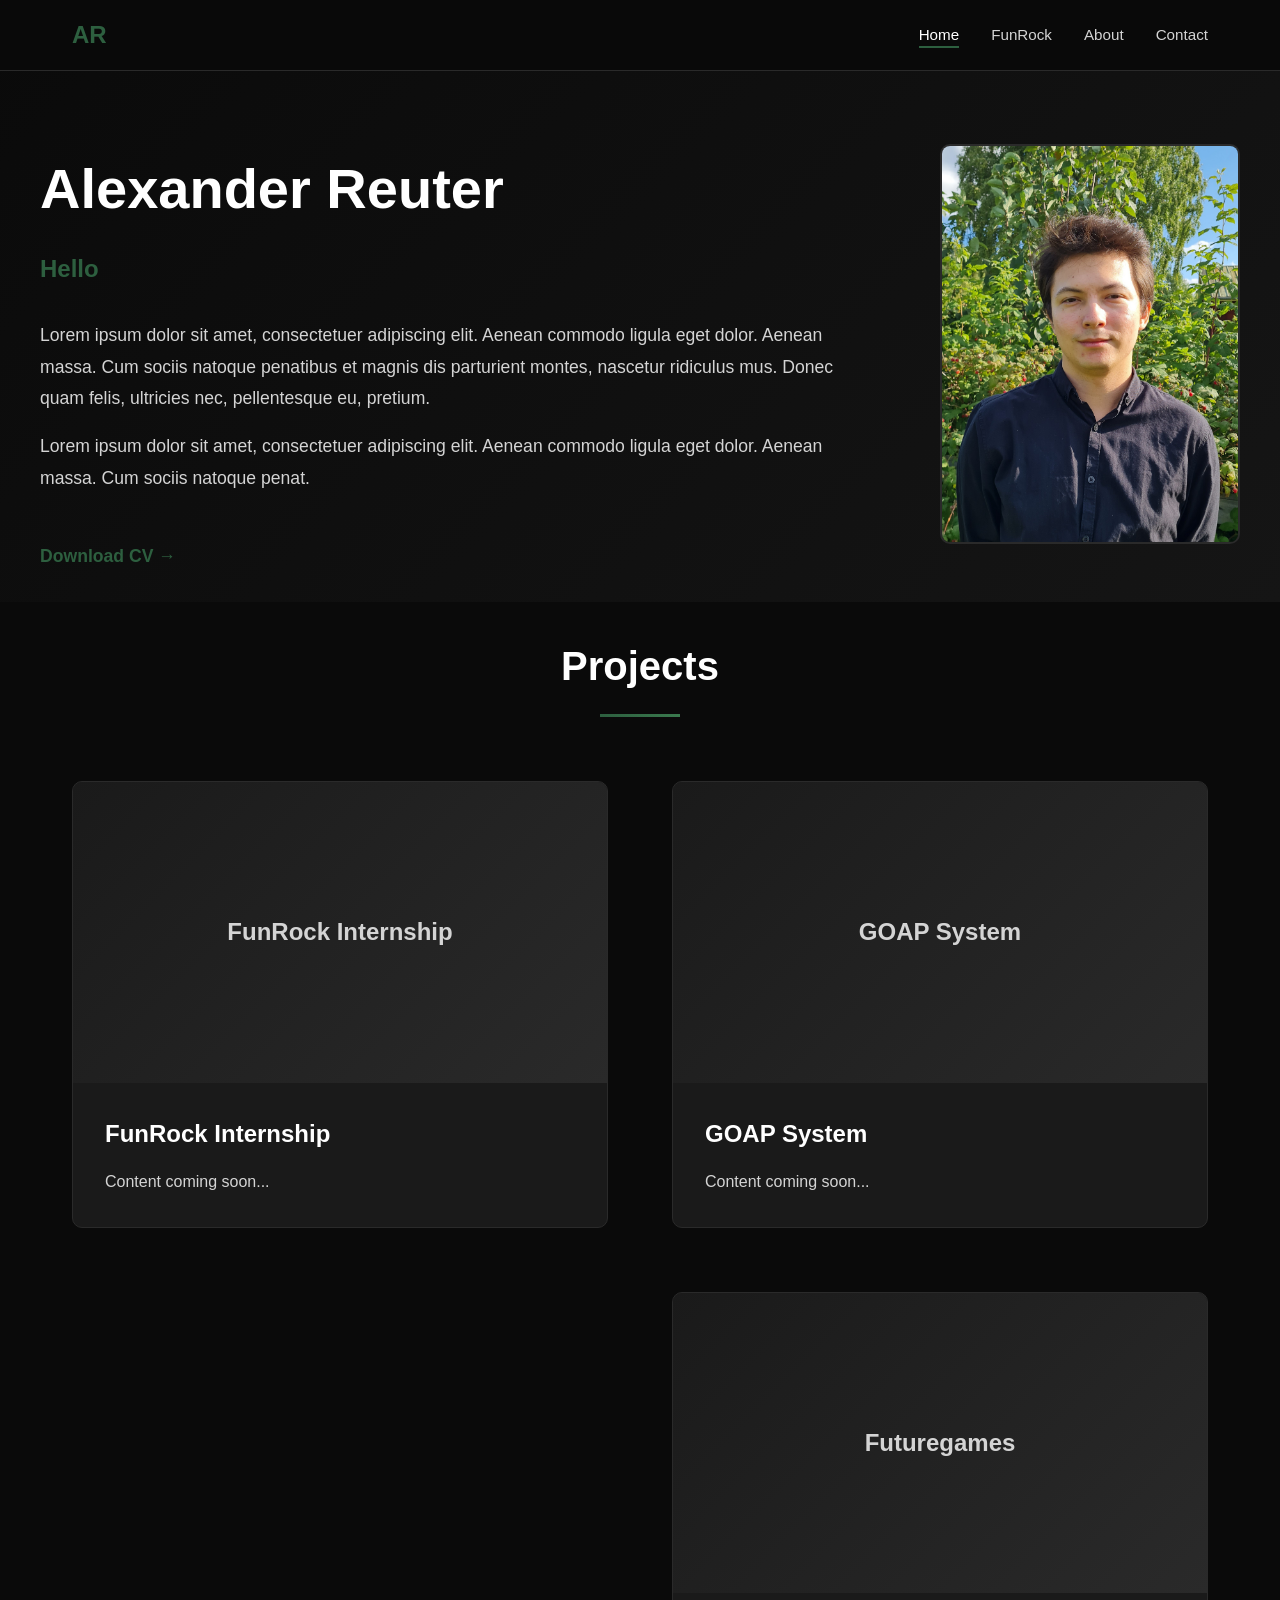
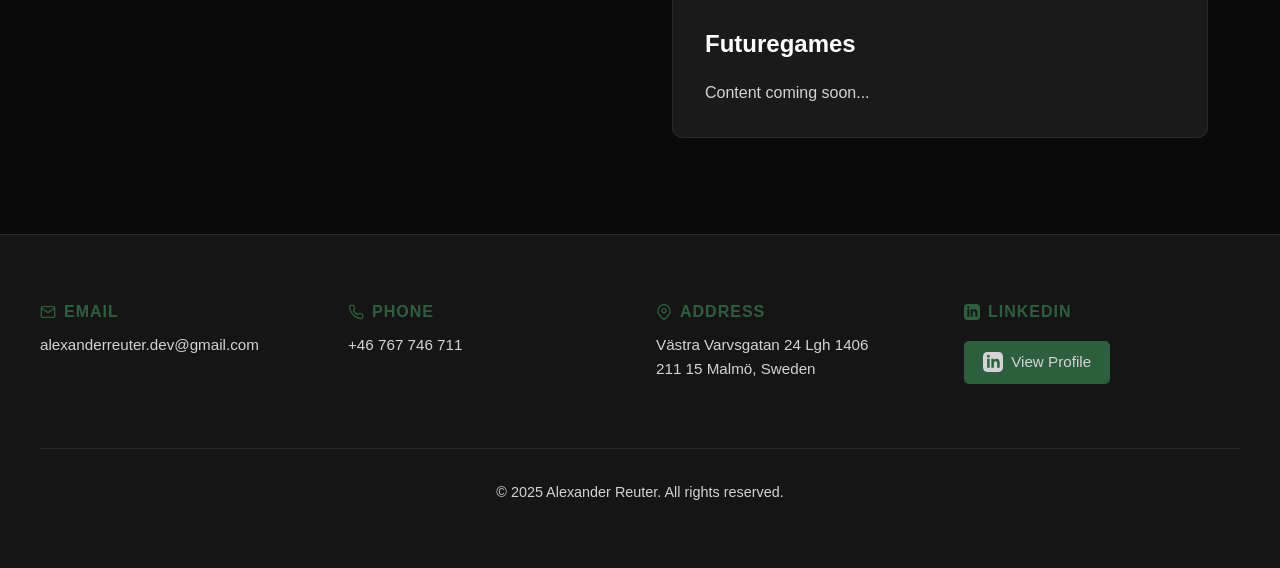
==== index.html @ 3d7492d5 "add CV + photo" ====
<!DOCTYPE html>
<html lang="en">
<head>
    <meta charset="UTF-8">
    <meta name="viewport" content="width=device-width, initial-scale=1.0">
    <title>Alexander Reuter - Game Programmer</title>
    <link rel="stylesheet" href="style.css">
</head>
<body>
    <nav class="navbar">
        <div class="nav-container">
            <a href="index.html" class="nav-logo">AR</a>
            <ul class="nav-menu" id="navMenu">
            </ul>
        </div>
    </nav>

    <section class="section-intro">
        <div class="intro-container">
            <div class="intro-text">
                <h1 class="intro-name">Alexander Reuter</h1>
                <p class="intro-title">Hello</p>
                <p class="intro-description">
                    Lorem ipsum dolor sit amet, consectetuer adipiscing elit. Aenean commodo ligula eget dolor. Aenean massa. Cum sociis natoque penatibus et magnis dis parturient montes, nascetur ridiculus mus. Donec quam felis, ultricies nec, pellentesque eu, pretium.
                </p>
                <p class="intro-description">
                    Lorem ipsum dolor sit amet, consectetuer adipiscing elit. Aenean commodo ligula eget dolor. Aenean massa. Cum sociis natoque penat.
                </p>
                <a href="documents/Alexander_Reuter_CV.pdf" class="cv-link" download>Download CV →</a>
            </div>
            <div class="intro-photo">
                <div class="photo-placeholder">
                    <img src="images/photoPic.jpg" alt="Alexander Reuter">
                </div>
            </div>
        </div>
    </section>

    <section class="projects-showcase">
        <div class="container">
            <h2 class="section-title">Projects</h2>
            
            <div class="projects-layout">
                <div class="project-column project-column-left">
                    <a href="funrock.html" class="project-showcase-card">
                        <div class="project-showcase-image">
                            <div class="project-showcase-placeholder">FunRock Internship</div>
                        </div>
                        <div class="project-showcase-content">
                            <h3>FunRock Internship</h3>
                            <p>Content coming soon...</p>
                        </div>
                    </a>
                </div>
                
                <div class="project-column project-column-right">
                    <a href="goap.html" class="project-showcase-card">
                        <div class="project-showcase-image">
                            <div class="project-showcase-placeholder">GOAP System</div>
                        </div>
                        <div class="project-showcase-content">
                            <h3>GOAP System</h3>
                            <p>Content coming soon...</p>
                        </div>
                    </a>
                    
                    <a href="futuregames.html" class="project-showcase-card">
                        <div class="project-showcase-image">
                            <div class="project-showcase-placeholder">Futuregames</div>
                        </div>
                        <div class="project-showcase-content">
                            <h3>Futuregames</h3>
                            <p>Content coming soon...</p>
                        </div>
                    </a>
                </div>
            </div>
        </div>
    </section>

    <footer id="contact" class="footer">
        <div class="footer-content">
            <div class="footer-info">
                <div class="footer-item">
                    <h4>
                        <svg xmlns="http://www.w3.org/2000/svg" width="16" height="16" viewBox="0 0 24 24" fill="none" stroke="currentColor" stroke-width="2" stroke-linecap="round" stroke-linejoin="round">
                            <path d="M4 4h16c1.1 0 2 .9 2 2v12c0 1.1-.9 2-2 2H4c-1.1 0-2-.9-2-2V6c0-1.1.9-2 2-2z"></path>
                            <polyline points="22,6 12,13 2,6"></polyline>
                        </svg>
                        Email
                    </h4>
                    <p><a href="mailto:alexanderreuter.dev@gmail.com">alexanderreuter.dev@gmail.com</a></p>
                </div>
                <div class="footer-item">
                    <h4>
                        <svg xmlns="http://www.w3.org/2000/svg" width="16" height="16" viewBox="0 0 24 24" fill="none" stroke="currentColor" stroke-width="2" stroke-linecap="round" stroke-linejoin="round">
                            <path d="M22 16.92v3a2 2 0 0 1-2.18 2 19.79 19.79 0 0 1-8.63-3.07 19.5 19.5 0 0 1-6-6 19.79 19.79 0 0 1-3.07-8.67A2 2 0 0 1 4.11 2h3a2 2 0 0 1 2 1.72 12.84 12.84 0 0 0 .7 2.81 2 2 0 0 1-.45 2.11L8.09 9.91a16 16 0 0 0 6 6l1.27-1.27a2 2 0 0 1 2.11-.45 12.84 12.84 0 0 0 2.81.7A2 2 0 0 1 22 16.92z"></path>
                        </svg>
                        Phone
                    </h4>
                    <p><a href="tel:+46767746711">+46 767 746 711</a></p>
                </div>
                <div class="footer-item">
                    <h4>
                        <svg xmlns="http://www.w3.org/2000/svg" width="16" height="16" viewBox="0 0 24 24" fill="none" stroke="currentColor" stroke-width="2" stroke-linecap="round" stroke-linejoin="round">
                            <path d="M21 10c0 7-9 13-9 13s-9-6-9-13a9 9 0 0 1 18 0z"></path>
                            <circle cx="12" cy="10" r="3"></circle>
                        </svg>
                        Address
                    </h4>
                    <p>Västra Varvsgatan 24 Lgh 1406<br>211 15 Malmö, Sweden</p>
                </div>
                <div class="footer-item">
                    <h4>
                        <svg xmlns="http://www.w3.org/2000/svg" width="16" height="16" viewBox="0 0 24 24" fill="currentColor">
                            <path d="M19 0h-14c-2.761 0-5 2.239-5 5v14c0 2.761 2.239 5 5 5h14c2.762 0 5-2.239 5-5v-14c0-2.761-2.238-5-5-5zm-11 19h-3v-11h3v11zm-1.5-12.268c-.966 0-1.75-.79-1.75-1.764s.784-1.764 1.75-1.764 1.75.79 1.75 1.764-.783 1.764-1.75 1.764zm13.5 12.268h-3v-5.604c0-3.368-4-3.113-4 0v5.604h-3v-11h3v1.765c1.396-2.586 7-2.777 7 2.476v6.759z"/>
                        </svg>
                        LinkedIn
                    </h4>
                    <a href="https://www.linkedin.com/in/alexander-reuter-89b212209/" target="_blank" class="linkedin-btn">
                        <svg xmlns="http://www.w3.org/2000/svg" width="20" height="20" viewBox="0 0 24 24" fill="currentColor">
                            <path d="M19 0h-14c-2.761 0-5 2.239-5 5v14c0 2.761 2.239 5 5 5h14c2.762 0 5-2.239 5-5v-14c0-2.761-2.238-5-5-5zm-11 19h-3v-11h3v11zm-1.5-12.268c-.966 0-1.75-.79-1.75-1.764s.784-1.764 1.75-1.764 1.75.79 1.75 1.764-.783 1.764-1.75 1.764zm13.5 12.268h-3v-5.604c0-3.368-4-3.113-4 0v5.604h-3v-11h3v1.765c1.396-2.586 7-2.777 7 2.476v6.759z"/>
                        </svg>
                        View Profile
                    </a>
                </div>
            </div>
            <p class="footer-copyright">&copy; 2025 Alexander Reuter. All rights reserved.</p>
        </div>
    </footer>

    <script src="config.js"></script>
    <script src="script.js"></script>
</body>
</html>
---- style.css ----
* {
    margin: 0;
    padding: 0;
    box-sizing: border-box;
}

:root {
    --bg-primary: #0a0a0a;
    --bg-secondary: #151515;
    --bg-card: #1a1a1a;
    --text-primary: #ffffff;
    --text-secondary: #d4d4d4;
    --accent-primary: #2d5f3f;
    --accent-secondary: #3a7a4e;
    --accent-bright: #4a9960;
    --border-color: #2a2a2a;
    
    --spacing-xs: 0.5rem;
    --spacing-sm: 1rem;
    --spacing-md: 2rem;
    --spacing-lg: 4rem;
    --spacing-xl: 6rem;
    
    --transition-fast: 0.2s ease;
    --transition-normal: 0.3s ease;
    --transition-slow: 0.5s ease;
}

html {
    scroll-behavior: smooth;
}

body {
    font-family: 'Segoe UI', Tahoma, Geneva, Verdana, sans-serif;
    background-color: var(--bg-primary);
    color: var(--text-primary);
    line-height: 1.6;
    overflow-x: hidden;
}

.container {
    max-width: 1200px;
    margin: 0 auto;
    padding: 0 var(--spacing-md);
}


.navbar {
    position: fixed;
    top: 0;
    width: 100%;
    background-color: rgba(10, 10, 10, 0.95);
    backdrop-filter: blur(10px);
    z-index: 1000;
    border-bottom: 1px solid var(--border-color);
}

.nav-container {
    max-width: 1200px;
    margin: 0 auto;
    padding: var(--spacing-sm) var(--spacing-md);
    display: flex;
    justify-content: space-between;
    align-items: center;
}

.nav-logo {
    font-size: 1.5rem;
    font-weight: bold;
    color: var(--accent-primary);
    text-decoration: none;
    transition: transform var(--transition-fast);
}

.nav-logo:hover {
    transform: scale(1.1);
}

.nav-menu {
    display: flex;
    list-style: none;
    gap: var(--spacing-md);
}

.nav-link {
    color: var(--text-secondary);
    text-decoration: none;
    font-size: 0.95rem;
    transition: color var(--transition-fast);
    position: relative;
}

.nav-link::after {
    content: '';
    position: absolute;
    bottom: -5px;
    left: 0;
    width: 0;
    height: 2px;
    background-color: var(--accent-primary);
    transition: width var(--transition-normal);
}

.nav-link:hover {
    color: var(--text-primary);
}

.nav-link:hover::after {
    width: 100%;
}

.nav-link.active {
    color: var(--text-primary);
}

.nav-link.active::after {
    width: 100%;
}


.section-intro {
    display: flex;
    align-items: flex-start;
    justify-content: center;
    padding: calc(var(--spacing-lg) + 80px) var(--spacing-md) var(--spacing-md);
    background: linear-gradient(135deg, var(--bg-primary) 0%, var(--bg-secondary) 100%);
}

.intro-container {
    max-width: 1200px;
    margin: 0 auto;
    display: grid;
    grid-template-columns: 1fr 300px;
    gap: var(--spacing-lg);
    align-items: start;
}

.intro-text {
    animation: fadeInUp 0.8s ease;
}

.intro-name {
    font-size: 3.5rem;
    font-weight: 700;
    margin-bottom: var(--spacing-sm);
    color: var(--text-primary);
}

.intro-title {
    font-size: 1.5rem;
    color: var(--accent-primary);
    margin-bottom: var(--spacing-md);
    font-weight: 600;
}

.intro-description {
    font-size: 1.1rem;
    color: var(--text-secondary);
    line-height: 1.8;
    margin-bottom: var(--spacing-sm);
}

.cv-link {
    display: inline-block;
    margin-top: var(--spacing-md);
    color: var(--accent-primary);
    text-decoration: none;
    font-size: 1.1rem;
    font-weight: 600;
    transition: all var(--transition-normal);
}

.cv-link:hover {
    color: var(--accent-secondary);
    transform: translateX(5px);
}

.intro-photo {
    animation: fadeInUp 0.8s ease 0.2s backwards;
}

.photo-placeholder {
    width: 100%;
    max-width: 300px;
    aspect-ratio: 3/4;
    background: linear-gradient(135deg, var(--bg-card), var(--bg-secondary));
    border-radius: 10px;
    border: 2px solid var(--border-color);
    display: flex;
    align-items: center;
    justify-content: center;
    overflow: hidden;
}

.photo-placeholder p {
    color: var(--text-secondary);
    font-size: 1.2rem;
}

.photo-placeholder img {
    width: 100%;
    height: 100%;
    object-fit: cover;
}


.projects-showcase {
    padding: var(--spacing-md) var(--spacing-md) var(--spacing-xl);
    background-color: var(--bg-primary);
}

.projects-layout {
    display: grid;
    grid-template-columns: 1fr 1fr;
    gap: var(--spacing-lg);
    margin-top: var(--spacing-lg);
}

.project-column {
    display: flex;
    flex-direction: column;
    gap: var(--spacing-lg);
}

.project-showcase-card {
    display: block;
    background-color: var(--bg-card);
    border-radius: 10px;
    overflow: hidden;
    border: 1px solid var(--border-color);
    transition: transform var(--transition-normal), box-shadow var(--transition-normal);
    text-decoration: none;
    color: inherit;
}

.project-showcase-card:hover {
    transform: translateY(-5px);
    box-shadow: 0 10px 30px rgba(45, 95, 63, 0.2);
}

.project-showcase-image {
    width: 100%;
    aspect-ratio: 16/9;
    background: linear-gradient(135deg, #1a1a1a, #2a2a2a);
    display: flex;
    align-items: center;
    justify-content: center;
    overflow: hidden;
}

.project-showcase-placeholder {
    font-size: 1.5rem;
    color: var(--text-secondary);
    font-weight: 600;
}

.project-showcase-content {
    padding: var(--spacing-md);
}

.project-showcase-content h3 {
    font-size: 1.5rem;
    margin-bottom: var(--spacing-sm);
    color: var(--text-primary);
}

.project-showcase-content p {
    color: var(--text-secondary);
    line-height: 1.6;
}

@media (max-width: 768px) {
    .intro-container {
        grid-template-columns: 1fr;
        gap: var(--spacing-md);
    }
    
    .intro-name {
        font-size: 2.5rem;
    }
    
    .projects-layout {
        grid-template-columns: 1fr;
    }
}

.btn {
    padding: 0.8rem 2rem;
    font-size: 1rem;
    text-decoration: none;
    border-radius: 5px;
    transition: all var(--transition-normal);
    display: inline-block;
    font-weight: 500;
}

.btn-primary {
    background-color: var(--accent-primary);
    color: var(--bg-primary);
}

.btn-primary:hover {
    background-color: var(--accent-secondary);
    transform: translateY(-2px);
    box-shadow: 0 5px 20px rgba(45, 95, 63, 0.3);
}

.btn-secondary {
    background-color: transparent;
    color: var(--text-primary);
    border: 2px solid var(--accent-primary);
}

.btn-secondary:hover {
    background-color: var(--accent-primary);
    color: var(--bg-primary);
    transform: translateY(-2px);
}


section {
    padding: var(--spacing-xl) var(--spacing-md);
}

.section-content {
    min-height: 100vh;
    padding-top: calc(var(--spacing-xl) + 60px);
}

.section-content:nth-child(even) {
    background-color: var(--bg-secondary);
}

.section-content:nth-child(odd) {
    background-color: var(--bg-primary);
}

.section-title {
    font-size: 2.5rem;
    text-align: center;
    margin-bottom: var(--spacing-lg);
    color: var(--text-primary);
    position: relative;
}

.section-title::after {
    content: '';
    display: block;
    width: 80px;
    height: 3px;
    background: linear-gradient(90deg, var(--accent-primary), var(--accent-secondary));
    margin: var(--spacing-sm) auto 0;
}

.section-intro-text {
    max-width: 800px;
    margin: 0 auto var(--spacing-lg);
    text-align: center;
}

.section-intro-text p {
    font-size: 1.1rem;
    color: var(--text-secondary);
    line-height: 1.8;
}


.key-learnings {
    max-width: 800px;
    margin: var(--spacing-lg) auto 0;
    padding: var(--spacing-md);
    background-color: var(--bg-card);
    border-radius: 10px;
    border: 1px solid var(--border-color);
}

.key-learnings h3 {
    font-size: 1.5rem;
    margin-bottom: var(--spacing-sm);
    color: var(--accent-primary);
}

.key-learnings ul {
    list-style: none;
}

.key-learnings li {
    color: var(--text-secondary);
    padding: var(--spacing-xs) 0;
    position: relative;
    padding-left: 1.5rem;
}

.key-learnings li::before {
    content: '▹';
    position: absolute;
    left: 0;
    color: var(--accent-primary);
    font-size: 1.2rem;
}


.project-detail {
    max-width: 900px;
    margin: 0 auto;
}

.project-detail-content {
    background-color: var(--bg-card);
    padding: var(--spacing-lg);
    border-radius: 10px;
    border: 1px solid var(--border-color);
}

.project-detail-content h3 {
    font-size: 1.8rem;
    margin-bottom: var(--spacing-md);
    color: var(--text-primary);
}

.project-detail-content p {
    font-size: 1.1rem;
    color: var(--text-secondary);
    line-height: 1.8;
    margin-bottom: var(--spacing-md);
}


.about-grid {
    display: grid;
    gap: var(--spacing-lg);
    max-width: 1000px;
    margin: 0 auto;
}

.about-text h3,
.skills-section h3,
.cv-section h3 {
    font-size: 1.8rem;
    margin-bottom: var(--spacing-md);
    color: var(--accent-primary);
}

.about-text p {
    font-size: 1.1rem;
    color: var(--text-secondary);
    line-height: 1.8;
    margin-bottom: var(--spacing-sm);
}


.projects-grid {
    display: grid;
    grid-template-columns: repeat(auto-fit, minmax(320px, 1fr));
    gap: var(--spacing-md);
    margin-top: var(--spacing-md);
}

.project-card {
    background-color: var(--bg-card);
    border-radius: 10px;
    overflow: hidden;
    transition: transform var(--transition-normal), box-shadow var(--transition-normal);
    border: 1px solid var(--border-color);
}

.project-card:hover {
    transform: translateY(-5px);
    box-shadow: 0 10px 30px rgba(45, 95, 63, 0.1);
}

.project-image {
    width: 100%;
    height: 200px;
    background: linear-gradient(135deg, #1a1a1a, #2a2a2a);
    display: flex;
    align-items: center;
    justify-content: center;
    position: relative;
    overflow: hidden;
}

.project-placeholder {
    font-size: 1.5rem;
    color: var(--text-secondary);
    font-weight: 600;
}

.project-content {
    padding: var(--spacing-md);
}

.project-content h3 {
    font-size: 1.5rem;
    margin-bottom: var(--spacing-sm);
    color: var(--text-primary);
}

.project-content p {
    color: var(--text-secondary);
    margin-bottom: var(--spacing-sm);
    line-height: 1.6;
}

.project-tags {
    display: flex;
    gap: var(--spacing-xs);
    flex-wrap: wrap;
}

.tag {
    background-color: rgba(45, 95, 63, 0.1);
    color: var(--accent-primary);
    padding: 0.3rem 0.8rem;
    border-radius: 15px;
    font-size: 0.85rem;
    border: 1px solid rgba(45, 95, 63, 0.2);
}


.skills-grid {
    display: grid;
    grid-template-columns: repeat(auto-fit, minmax(280px, 1fr));
    gap: var(--spacing-md);
    margin-top: var(--spacing-md);
}

.skill-category {
    background-color: var(--bg-card);
    padding: var(--spacing-md);
    border-radius: 10px;
    border: 1px solid var(--border-color);
    transition: transform var(--transition-normal);
}

.skill-category:hover {
    transform: translateY(-5px);
}

.skill-category h4 {
    font-size: 1.2rem;
    margin-bottom: var(--spacing-sm);
    color: var(--accent-primary);
}

.skill-category ul {
    list-style: none;
}

.skill-category li {
    color: var(--text-secondary);
    padding: var(--spacing-xs) 0;
    position: relative;
    padding-left: 1.5rem;
}

.skill-category li::before {
    content: '▹';
    position: absolute;
    left: 0;
    color: var(--accent-primary);
    font-size: 1.2rem;
}


.cv-item {
    margin-bottom: var(--spacing-lg);
}

.cv-item h4 {
    font-size: 1.3rem;
    color: var(--text-primary);
    margin-bottom: var(--spacing-xs);
}

.cv-date {
    color: var(--accent-primary);
    font-size: 0.95rem;
    margin-bottom: var(--spacing-sm);
}

.cv-item p {
    color: var(--text-secondary);
    line-height: 1.6;
}


.footer {
    background-color: var(--bg-secondary);
    padding: var(--spacing-lg) var(--spacing-md);
    border-top: 1px solid var(--border-color);
}

.footer-content {
    max-width: 1200px;
    margin: 0 auto;
}

.footer-info {
    display: grid;
    grid-template-columns: repeat(auto-fit, minmax(200px, 1fr));
    gap: var(--spacing-md);
    margin-bottom: var(--spacing-md);
}

.footer-item h4 {
    font-size: 1rem;
    color: var(--accent-primary);
    margin-bottom: var(--spacing-xs);
    text-transform: uppercase;
    letter-spacing: 1px;
    display: flex;
    align-items: center;
    gap: 0.5rem;
}

.footer-item h4 svg {
    flex-shrink: 0;
}

.footer-item p {
    color: var(--text-secondary);
    font-size: 0.95rem;
}

.footer-item a {
    color: var(--text-secondary);
    text-decoration: none;
    transition: color var(--transition-fast);
}

.footer-item a:hover {
    color: var(--text-primary);
}

.linkedin-btn {
    display: inline-flex;
    align-items: center;
    gap: 0.5rem;
    padding: 0.6rem 1.2rem;
    background-color: var(--accent-primary);
    color: var(--text-primary);
    text-decoration: none;
    border-radius: 5px;
    font-size: 0.95rem;
    transition: all var(--transition-normal);
    margin-top: 0.5rem;
}

.linkedin-btn:hover {
    background-color: var(--accent-secondary);
    transform: translateY(-2px);
    box-shadow: 0 4px 12px rgba(45, 95, 63, 0.3);
}

.linkedin-btn svg {
    flex-shrink: 0;
}

.footer-copyright {
    margin-top: var(--spacing-lg);
    padding-top: var(--spacing-md);
    border-top: 1px solid var(--border-color);
    color: var(--text-secondary);
    font-size: 0.9rem;
    text-align: center;
}


@keyframes fadeInUp {
    from {
        opacity: 0;
        transform: translateY(30px);
    }
    to {
        opacity: 1;
        transform: translateY(0);
    }
}
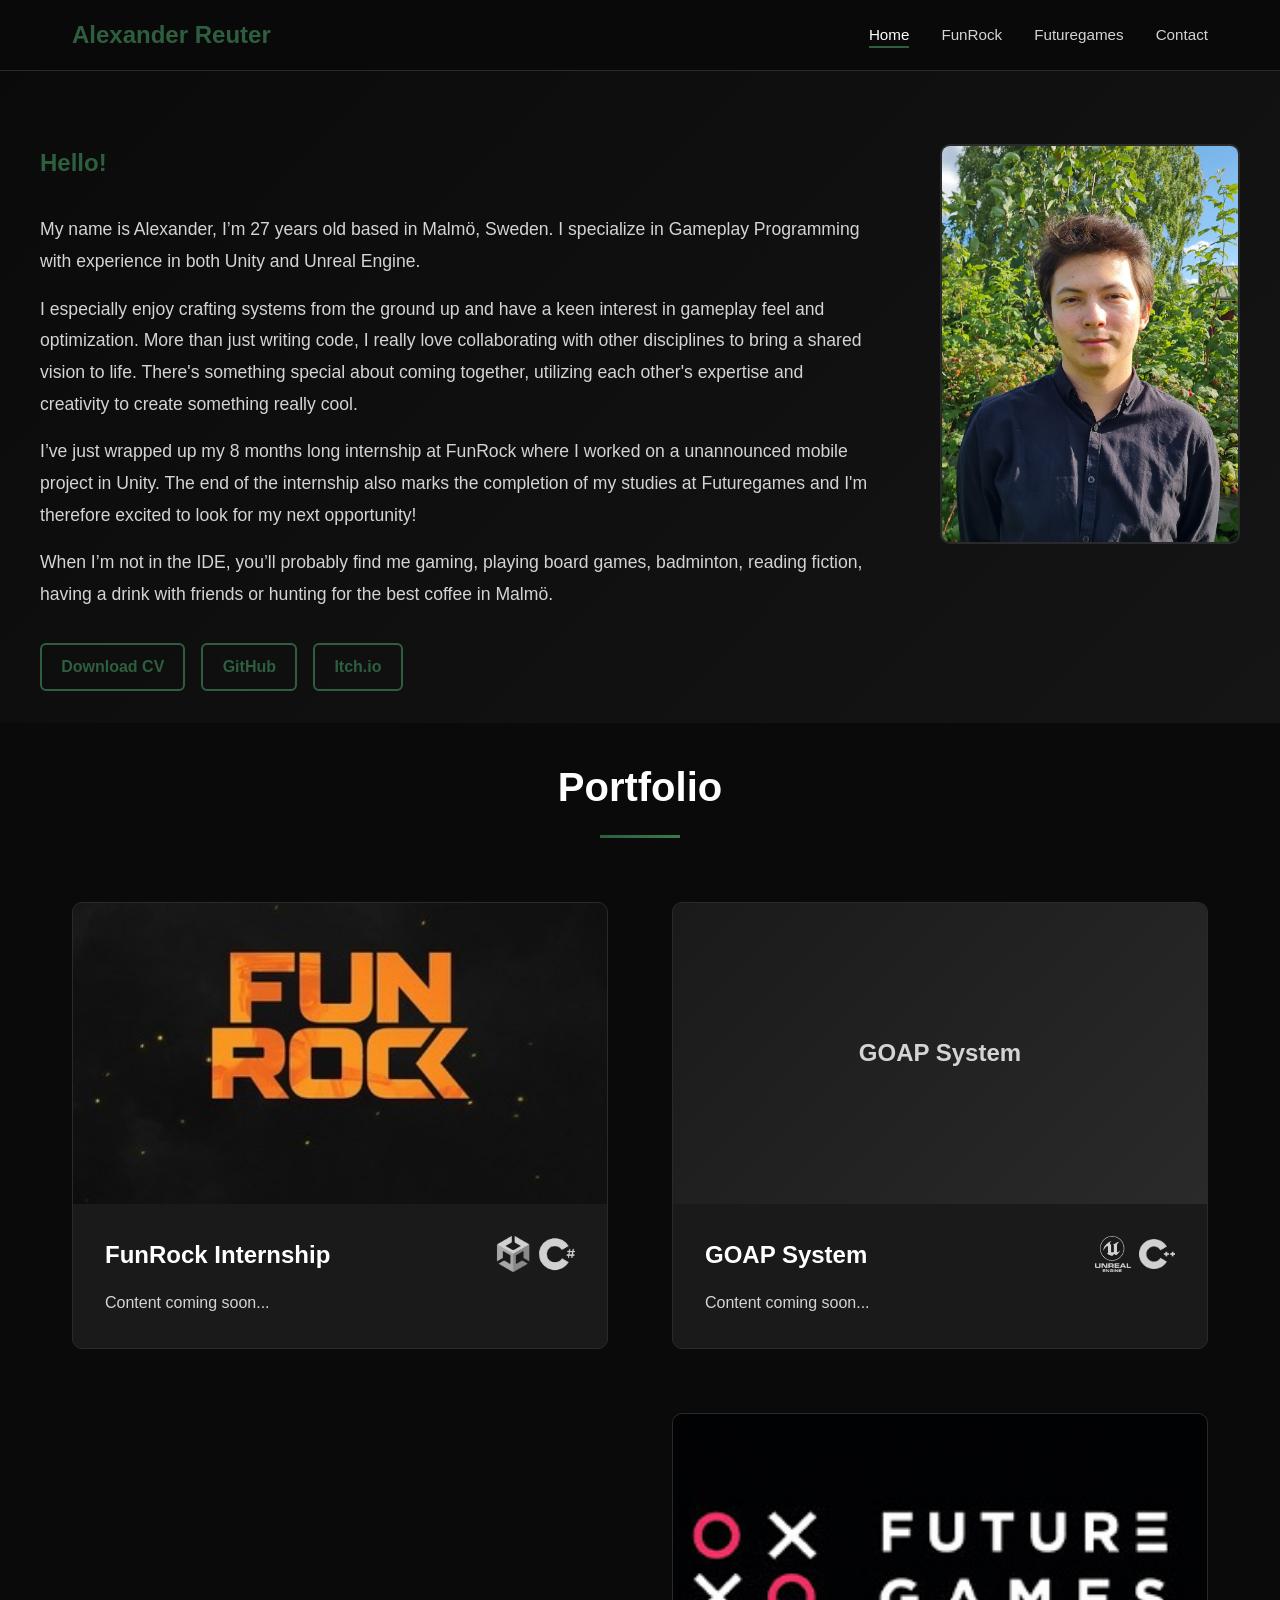
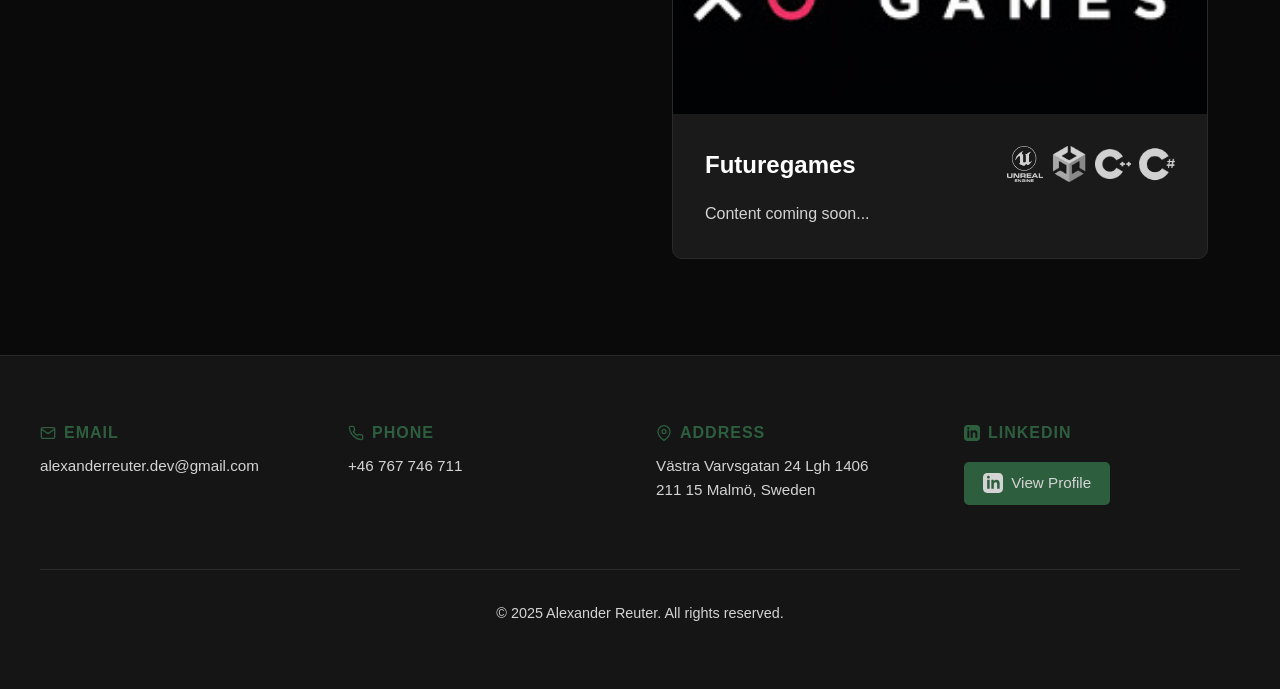
==== commit 1cad40ab: "Layout adjustments + work on intro page" ====
--- a/index.html
+++ b/index.html
@@ -9,7 +9,7 @@
 <body>
     <nav class="navbar">
         <div class="nav-container">
-            <a href="index.html" class="nav-logo">AR</a>
+            <a href="index.html" class="nav-logo">Alexander Reuter</a>
             <ul class="nav-menu" id="navMenu">
             </ul>
         </div>
@@ -18,15 +18,35 @@
     <section class="section-intro">
         <div class="intro-container">
             <div class="intro-text">
-                <h1 class="intro-name">Alexander Reuter</h1>
-                <p class="intro-title">Hello</p>
+<!--                <h1 class="intro-name">Alexander Reuter</h1>-->
+                <p class="intro-title">Hello!</p>
+                
                 <p class="intro-description">
-                    Lorem ipsum dolor sit amet, consectetuer adipiscing elit. Aenean commodo ligula eget dolor. Aenean massa. Cum sociis natoque penatibus et magnis dis parturient montes, nascetur ridiculus mus. Donec quam felis, ultricies nec, pellentesque eu, pretium.
+                My name is Alexander, I’m 27 years old based in Malmö, Sweden. 
+                    I specialize in Gameplay Programming with experience in both Unity and Unreal Engine.
                 </p>
+
                 <p class="intro-description">
-                    Lorem ipsum dolor sit amet, consectetuer adipiscing elit. Aenean commodo ligula eget dolor. Aenean massa. Cum sociis natoque penat.
+                    I especially enjoy crafting systems from the ground up and have a keen interest in gameplay feel and optimization. 
+                    More than just writing code, I really love collaborating with other disciplines to bring a shared vision to life.
+                    There's something special about coming together, utilizing each other's expertise and creativity to create something really cool.
+                    
                 </p>
-                <a href="documents/Alexander_Reuter_CV.pdf" class="cv-link" download>Download CV →</a>
+                
+                <p class="intro-description">
+                    I’ve just wrapped up my 8 months long internship at FunRock where I worked on a unannounced mobile project in Unity. 
+                    The end of the internship also marks the completion of my studies at Futuregames and I'm therefore excited to look for my next opportunity!
+                </p>
+
+                <p class="intro-description">
+                    When I’m not in the IDE, you’ll probably find me gaming, playing board games, badminton, reading fiction, having a drink with friends or hunting for the best coffee in Malmö.
+                </p>
+                
+                <div class="intro-links">
+                    <a href="documents/Alexander_Reuter_CV.pdf" class="intro-btn" download>Download CV</a>
+                    <a href="https://github.com/YOUR-USERNAME" class="intro-btn" target="_blank">GitHub</a>
+                    <a href="https://itch.io/YOUR-USERNAME" class="intro-btn" target="_blank">Itch.io</a>
+                </div>
             </div>
             <div class="intro-photo">
                 <div class="photo-placeholder">
@@ -38,21 +58,25 @@
 
     <section class="projects-showcase">
         <div class="container">
-            <h2 class="section-title">Projects</h2>
+            <h2 class="section-title">Portfolio</h2>
             
             <div class="projects-layout">
                 <div class="project-column project-column-left">
                     <a href="funrock.html" class="project-showcase-card">
                         <div class="project-showcase-image">
-                            <div class="project-showcase-placeholder">FunRock Internship</div>
+                            <img src="images/FunRock/FunRock_BannerImg.jpg" alt="FunRock Internship">
                         </div>
                         <div class="project-showcase-content">
                             <h3>FunRock Internship</h3>
                             <p>Content coming soon...</p>
+                            <div class="project-tags">
+                                <img src="images/icons/unity_logo.png" alt="Unity">
+                                <img src="images/icons/csharp_logo.png" alt="C#">
+                            </div>
                         </div>
                     </a>
                 </div>
-                
+
                 <div class="project-column project-column-right">
                     <a href="goap.html" class="project-showcase-card">
                         <div class="project-showcase-image">
@@ -61,16 +85,27 @@
                         <div class="project-showcase-content">
                             <h3>GOAP System</h3>
                             <p>Content coming soon...</p>
+                            <div class="project-tags">
+                                <img src="images/icons/ue_logo.png" alt="Unreal Engine">
+                                <img src="images/icons/cpp_logo.png" alt="C++">
+                            </div>
                         </div>
                     </a>
-                    
+
                     <a href="futuregames.html" class="project-showcase-card">
                         <div class="project-showcase-image">
-                            <div class="project-showcase-placeholder">Futuregames</div>
+<!--                            <div class="project-showcase-placeholder">Futuregames</div>-->
+                            <img src="images/futuregames_logo.jpg" alt="Futuregames">
                         </div>
                         <div class="project-showcase-content">
                             <h3>Futuregames</h3>
                             <p>Content coming soon...</p>
+                            <div class="project-tags">
+                                <img src="images/icons/ue_logo.png" alt="Unreal Engine">
+                                <img src="images/icons/unity_logo.png" alt="Unity">
+                                <img src="images/icons/cpp_logo.png" alt="C++">
+                                <img src="images/icons/csharp_logo.png" alt="C#">
+                            </div>
                         </div>
                     </a>
                 </div>
--- a/style.css
+++ b/style.css
@@ -1,4 +1,3 @@
-
 * {
     margin: 0;
     padding: 0;
@@ -15,13 +14,13 @@
     --accent-secondary: #3a7a4e;
     --accent-bright: #4a9960;
     --border-color: #2a2a2a;
-    
+
     --spacing-xs: 0.5rem;
     --spacing-sm: 1rem;
     --spacing-md: 2rem;
     --spacing-lg: 4rem;
     --spacing-xl: 6rem;
-    
+
     --transition-fast: 0.2s ease;
     --transition-normal: 0.3s ease;
     --transition-slow: 0.5s ease;
@@ -161,19 +160,28 @@
     margin-bottom: var(--spacing-sm);
 }
 
-.cv-link {
+.intro-links {
+    display: flex;
+    gap: var(--spacing-sm);
+    margin-top: var(--spacing-md);
+    flex-wrap: wrap;
+}
+
+.intro-btn {
     display: inline-block;
-    margin-top: var(--spacing-md);
+    padding: 0.6rem 1.2rem;
     color: var(--accent-primary);
     text-decoration: none;
-    font-size: 1.1rem;
+    font-size: 1rem;
     font-weight: 600;
+    border: 2px solid var(--accent-primary);
+    border-radius: 6px;
     transition: all var(--transition-normal);
 }
 
-.cv-link:hover {
-    color: var(--accent-secondary);
-    transform: translateX(5px);
+.intro-btn:hover {
+    background-color: var(--accent-primary);
+    color: var(--bg-primary);
 }
 
 .intro-photo {
@@ -249,6 +257,12 @@
     overflow: hidden;
 }
 
+.project-showcase-image img {
+    width: 100%;
+    height: 100%;
+    object-fit: cover;
+}
+
 .project-showcase-placeholder {
     font-size: 1.5rem;
     color: var(--text-secondary);
@@ -257,6 +271,7 @@
 
 .project-showcase-content {
     padding: var(--spacing-md);
+    position: relative;
 }
 
 .project-showcase-content h3 {
@@ -268,6 +283,25 @@
 .project-showcase-content p {
     color: var(--text-secondary);
     line-height: 1.6;
+}
+
+.project-tags {
+    position: absolute;
+    top: var(--spacing-md);
+    right: var(--spacing-md);
+    display: flex;
+    gap: 0.5rem;
+}
+
+.project-tags img {
+    height: 36px;
+    width: auto;
+    opacity: 0.8;
+    transition: opacity var(--transition-normal);
+}
+
+.project-tags img:hover {
+    opacity: 1;
 }
 
 @media (max-width: 768px) {
@@ -275,11 +309,11 @@
         grid-template-columns: 1fr;
         gap: var(--spacing-md);
     }
-    
+
     .intro-name {
         font-size: 2.5rem;
     }
-    
+
     .projects-layout {
         grid-template-columns: 1fr;
     }
@@ -407,10 +441,7 @@
 }
 
 .project-detail-content {
-    background-color: var(--bg-card);
-    padding: var(--spacing-lg);
-    border-radius: 10px;
-    border: 1px solid var(--border-color);
+    /* No styling - just a container */
 }
 
 .project-detail-content h3 {
@@ -679,3 +710,676 @@
     }
 }
 
+.futuregames-grid {
+    display: grid;
+    grid-template-columns: repeat(2, 1fr);
+    gap: var(--spacing-lg);
+    margin-top: var(--spacing-lg);
+    max-width: 900px;
+    margin-left: auto;
+    margin-right: auto;
+}
+
+.futuregames-project-card {
+    background-color: var(--bg-card);
+    border-radius: 10px;
+    overflow: hidden;
+    border: 1px solid var(--border-color);
+    transition: transform var(--transition-normal), box-shadow var(--transition-normal);
+}
+
+.futuregames-project-card:hover {
+    transform: translateY(-5px);
+    box-shadow: 0 10px 30px rgba(45, 95, 63, 0.2);
+}
+
+.futuregames-project-card.disabled {
+    display: none;
+}
+
+.futuregames-project-image {
+    position: relative;
+    width: 100%;
+    aspect-ratio: 3/4;
+    background: linear-gradient(135deg, #1a1a1a, #2a2a2a);
+    display: flex;
+    align-items: center;
+    justify-content: center;
+    overflow: hidden;
+}
+
+.futuregames-project-image img {
+    width: 100%;
+    height: 100%;
+    object-fit: cover;
+}
+
+.project-badge {
+    position: absolute;
+    top: 10px;
+    right: 10px;
+    background-color: var(--accent-primary);
+    color: var(--bg-primary);
+    padding: 0.25rem 0.5rem;
+    font-size: 0.8rem;
+    font-weight: 600;
+    border-radius: 4px;
+    z-index: 1;
+}
+
+.futuregames-project-content {
+    padding: var(--spacing-md);
+}
+
+.futuregames-project-content h3 {
+    font-size: 1.5rem;
+    margin-bottom: var(--spacing-sm);
+    color: var(--text-primary);
+}
+
+.futuregames-project-content .tech-tags {
+    margin-top: var(--spacing-sm);
+    margin-bottom: var(--spacing-sm);
+}
+
+.project-details {
+    margin-top: var(--spacing-sm);
+    border-top: 1px solid var(--border-color);
+    padding-top: var(--spacing-sm);
+}
+
+.project-detail-row {
+    display: flex;
+    justify-content: space-between;
+    padding: 0.25rem 0;
+    font-size: 0.9rem;
+}
+
+.detail-label {
+    color: var(--text-secondary);
+}
+
+.detail-value {
+    color: var(--text-primary);
+    font-weight: 500;
+}
+
+.project-features {
+    list-style: none;
+    margin-bottom: var(--spacing-md);
+}
+
+.project-features li {
+    color: var(--text-secondary);
+    padding: 0.3rem 0;
+    position: relative;
+    padding-left: 1.5rem;
+}
+
+.project-features li::before {
+    content: '▹';
+    position: absolute;
+    left: 0;
+    color: var(--accent-primary);
+    font-size: 1.2rem;
+}
+
+.project-learn-more {
+    display: inline-block;
+    color: var(--accent-primary);
+    text-decoration: none;
+    font-weight: 600;
+    transition: all var(--transition-normal);
+}
+
+.project-learn-more:hover {
+    color: var(--accent-secondary);
+    transform: translateX(5px);
+}
+
+@media (max-width: 768px) {
+    .futuregames-grid {
+        grid-template-columns: 1fr;
+    }
+}
+
+.back-link {
+    display: inline-block;
+    color: var(--accent-primary);
+    text-decoration: none;
+    margin-bottom: var(--spacing-md);
+    font-size: 1rem;
+    transition: all var(--transition-normal);
+}
+
+.back-link:hover {
+    color: var(--accent-secondary);
+    transform: translateX(-5px);
+}
+
+.project-detail-page {
+    max-width: 1300px;
+    margin: 0 auto;
+}
+
+.project-detail-title {
+    font-size: 3rem;
+    color: var(--text-primary);
+    margin-bottom: var(--spacing-lg);
+    text-align: center;
+    position: relative;
+    display: inline-block;
+    width: 100%;
+    padding-bottom: 5px;
+}
+
+.project-detail-title::after {
+    content: '';
+    position: absolute;
+    bottom: 0;
+    left: 50%;
+    transform: translateX(-50%);
+    width: 300px;
+    height: 2px;
+    background-color: var(--accent-primary);
+}
+
+.project-about-section {
+    display: grid;
+    grid-template-columns: 1fr 1fr;
+    gap: var(--spacing-md);
+    margin-bottom: var(--spacing-md);
+    background-color: var(--bg-card);
+    border: 1px solid var(--border-color);
+    border-radius: 10px;
+    padding: var(--spacing-lg);
+}
+
+.project-media-column {
+    display: flex;
+    flex-direction: column;
+    gap: var(--spacing-md);
+}
+
+.project-title-image {
+    width: 100%;
+    aspect-ratio: 5/4;
+    background-color: var(--bg-secondary);
+    border-radius: 10px;
+    overflow: hidden;
+}
+
+.project-title-image img {
+    width: 100%;
+    height: 100%;
+    object-fit: cover;
+}
+
+.project-video {
+    width: 100%;
+    aspect-ratio: 16/9;
+    background-color: var(--bg-secondary);
+    border-radius: 10px;
+    overflow: hidden;
+}
+
+.project-video iframe {
+    width: 100%;
+    height: 100%;
+    border: none;
+}
+
+.project-info-column h2 {
+    font-size: 1.8rem;
+    color: var(--text-primary);
+    margin-bottom: var(--spacing-sm);
+    position: relative;
+    display: inline-block;
+    padding-bottom: 5px;
+}
+
+.project-info-column h2::after {
+    content: '';
+    position: absolute;
+    bottom: 0;
+    left: 0;
+    width: 100%;
+    height: 2px;
+    background-color: var(--accent-primary);
+}
+
+.project-info-column h3 {
+    font-size: 1.3rem;
+    color: var(--accent-primary);
+    margin-top: var(--spacing-md);
+    margin-bottom: var(--spacing-sm);
+}
+
+.project-info-column p {
+    color: var(--text-secondary);
+    line-height: 1.8;
+    margin-bottom: var(--spacing-md);
+}
+
+.project-details-list {
+    list-style: none;
+    padding: 0;
+}
+
+.project-details-list li {
+    color: var(--text-secondary);
+    padding: 0.5rem 0;
+    border-bottom: 1px solid var(--border-color);
+}
+
+.project-details-list li:last-child {
+    border-bottom: none;
+}
+
+.project-details-list strong {
+    color: var(--accent-primary);
+    margin-right: 0.5rem;
+}
+
+@media (max-width: 768px) {
+    .project-about-section {
+        grid-template-columns: 1fr;
+    }
+
+    .project-detail-title {
+        font-size: 2rem;
+    }
+}
+
+
+.project-detail-content h2 {
+    font-size: 1.8rem;
+    color: var(--text-primary);
+    margin-top: var(--spacing-lg);
+    margin-bottom: var(--spacing-md);
+}
+
+.project-detail-content p {
+    color: var(--text-secondary);
+    line-height: 1.8;
+    margin-bottom: var(--spacing-md);
+}
+
+.project-features-detailed {
+    list-style: none;
+    margin-bottom: var(--spacing-md);
+}
+
+.project-features-detailed li {
+    color: var(--text-secondary);
+    padding: 0.5rem 0;
+    position: relative;
+    padding-left: 1.5rem;
+    line-height: 1.6;
+}
+
+.project-features-detailed li::before {
+    content: '▹';
+    position: absolute;
+    left: 0;
+    color: var(--accent-primary);
+    font-size: 1.2rem;
+}
+
+.tech-tags {
+    display: flex;
+    gap: var(--spacing-xs);
+    flex-wrap: wrap;
+    margin-top: var(--spacing-md);
+}
+
+
+.contributions-nav-list {
+    list-style: none;
+    padding: 0;
+    margin-bottom: var(--spacing-md);
+}
+
+.contributions-nav-list li {
+    padding: 0.5rem 0;
+}
+
+.contributions-nav-list a {
+    color: var(--text-secondary);
+    text-decoration: none;
+    transition: all var(--transition-normal);
+    display: inline-block;
+    position: relative;
+    padding-left: 1.5rem;
+}
+
+.contributions-nav-list a::before {
+    content: '▹';
+    position: absolute;
+    left: 0;
+    color: var(--accent-primary);
+    font-size: 1.2rem;
+}
+
+.contributions-nav-list a:hover {
+    color: var(--accent-primary);
+    transform: translateX(5px);
+}
+
+.contribution-section {
+    margin-bottom: var(--spacing-md);
+    padding: var(--spacing-lg);
+    scroll-margin-top: 80px;
+    background-color: var(--bg-card);
+    border: 1px solid var(--border-color);
+    border-radius: 10px;
+}
+
+.contribution-section h2 {
+    font-size: 1.8rem;
+    color: var(--text-primary);
+    margin-bottom: var(--spacing-sm);
+    margin-top: 0;
+    position: relative;
+    display: inline-block;
+    padding-bottom: 5px;
+}
+
+.contribution-section h2::after {
+    content: '';
+    position: absolute;
+    bottom: 0;
+    left: 0;
+    width: 100%;
+    height: 2px;
+    background-color: var(--accent-primary);
+}
+
+.contribution-section h3 {
+    font-size: 1.2rem;
+    color: var(--text-secondary);
+    margin-bottom: var(--spacing-xs);
+    margin-top: var(--spacing-md);
+}
+
+.team-grid {
+    display: grid;
+    grid-template-columns: 1fr 1fr;
+    gap: var(--spacing-xs);
+    margin-top: var(--spacing-md);
+}
+
+.team-column h3 {
+    margin-top: 0;
+}
+
+@media (max-width: 768px) {
+    .team-grid {
+        grid-template-columns: 1fr;
+    }
+}
+
+.team-grid-three {
+    display: grid;
+    grid-template-columns: 1fr 1fr 1fr;
+    gap: var(--spacing-xs);
+    margin-top: var(--spacing-md);
+}
+
+@media (max-width: 768px) {
+    .team-grid-three {
+        grid-template-columns: 1fr;
+    }
+}
+
+.contribution-section p {
+    color: var(--text-secondary);
+    line-height: 1.8;
+    margin-bottom: var(--spacing-md);
+}
+
+.itch-button {
+    display: inline-block;
+    margin-top: var(--spacing-md);
+    padding: 0.8rem 1.5rem;
+    background-color: var(--accent-primary);
+    color: var(--text-primary);
+    text-decoration: none;
+    border-radius: 5px;
+    font-weight: 600;
+    transition: all var(--transition-normal);
+}
+
+.itch-button:hover {
+    background-color: var(--accent-secondary);
+    transform: translateY(-2px);
+    box-shadow: 0 4px 12px rgba(45, 95, 63, 0.3);
+}
+
+.contribution-with-image {
+    display: grid;
+    grid-template-columns: 1fr 1fr;
+    gap: var(--spacing-md);
+    align-items: start;
+}
+
+.contribution-with-image.align-bottom {
+    align-items: end;
+}
+
+.contribution-with-image.align-bottom .contribution-media-column {
+    margin-top: auto;
+    align-self: flex-end;
+    margin-bottom: 2rem;
+    gap: 0.25rem;
+}
+
+.contribution-text {
+    /* Text content on the left */
+}
+
+.contribution-image {
+    width: 100%;
+    height: 600px;
+    border-radius: 10px;
+    overflow: hidden;
+}
+
+.contribution-image img {
+    width: 100%;
+    height: 100%;
+    object-fit: cover;
+    object-position: center;
+    display: block;
+}
+
+.contribution-features {
+    list-style: none;
+    padding: 0;
+    margin-top: var(--spacing-xs);
+    margin-bottom: var(--spacing-sm);
+}
+
+.contribution-features li {
+    color: var(--text-secondary);
+    padding: 0.5rem 0;
+    position: relative;
+    padding-left: 1.5rem;
+    line-height: 1.6;
+}
+
+.contribution-features li::before {
+    content: '▹';
+    position: absolute;
+    left: 0;
+    color: var(--accent-primary);
+    font-size: 1.2rem;
+}
+
+@media (max-width: 768px) {
+    .contribution-with-image {
+        grid-template-columns: 1fr;
+    }
+}
+
+.contribution-image.enemy-structure {
+    height: 380px !important;
+    aspect-ratio: 4/3;
+}
+
+.contribution-image.enemy-structure img {
+    object-fit: cover;
+    object-position: 45% center;
+}
+
+.contribution-image.AI-Director {
+    height: 420px !important;
+    aspect-ratio: 4/3;
+}
+
+.contribution-image.AI-Director img {
+    object-fit: cover;
+    object-position: center;
+    transform: scale(1.1);
+}
+
+.contribution-image.ai-structure {
+    height: 360px !important;
+    aspect-ratio: 2/1;
+    max-width: 640px;
+}
+
+.contribution-image.ai-structure img {
+    object-fit: cover;
+    object-position: center;
+    transform: scale(1.0);
+}
+
+.contribution-image.ranged-bt {
+    width: 100%;
+    height: auto !important;
+    max-height: none;
+}
+
+.contribution-image.ranged-bt img {
+    object-fit: contain;
+    object-position: center;
+    transform: scale(1.04) translateX(1.5%);
+    width: 100%;
+    height: auto;
+    display: block;
+}
+
+.contribution-image.health-system img {
+    object-fit: cover;
+    object-position: 20% center;
+}
+
+.contribution-image.door-image {
+    height: 300px !important;
+    max-width: 500px;
+}
+
+.contribution-image.door-image img {
+    object-fit: contain;
+    object-position: center;
+}
+
+.contribution-image.interaction-image-top {
+    height: 300px !important;
+    max-width: 600px;
+}
+
+.contribution-image.interaction-image-top img {
+    object-fit: contain;
+    object-position: center;
+}
+
+.contribution-image.interaction-image-bottom {
+    height: 200px !important;
+    max-width: 500px;
+    margin-bottom: 1rem;
+}
+
+.contribution-image.interaction-image-bottom img {
+    object-fit: contain;
+    object-position: bottom;
+}
+
+#contribution-3 .contribution-media-column {
+    margin-top: 4.3rem;
+}
+
+
+.full-width-image {
+    width: 100%;
+    margin-top: var(--spacing-sm);
+}
+
+.full-width-text {
+    width: 100%;
+    margin-top: var(--spacing-md);
+}
+
+.full-width-text p {
+    color: var(--text-secondary);
+    line-height: 1.8;
+    margin: 0;
+}
+
+.contribution-media-column {
+    display: flex;
+    flex-direction: column;
+    gap: var(--spacing-md);
+}
+
+.contribution-image.enemies-showcase {
+    height: auto !important;
+    aspect-ratio: 3.5 / 1;
+}
+
+.contribution-image.enemies-showcase img {
+    object-fit: contain;
+    object-position: left;
+}
+
+.contribution-video {
+    width: 100%;
+    border-radius: 10px;
+    overflow: hidden;
+    background-color: var(--bg-secondary);
+}
+
+.contribution-video video {
+    width: 100%;
+    display: block;
+    border-radius: 10px;
+}
+
+.media-text-pair {
+    display: grid;
+    grid-template-columns: 1fr 1fr;
+    gap: var(--spacing-md);
+    align-items: center;
+    margin-top: var(--spacing-md);
+}
+
+.pair-text {
+    color: var(--text-secondary);
+    line-height: 1.8;
+    text-align: center;
+}
+
+.pair-text p {
+    margin: 0;
+}
+
+.pair-media {
+    width: 100%;
+}
+
+@media (max-width: 768px) {
+    .media-text-pair {
+        grid-template-columns: 1fr;
+    }
+}
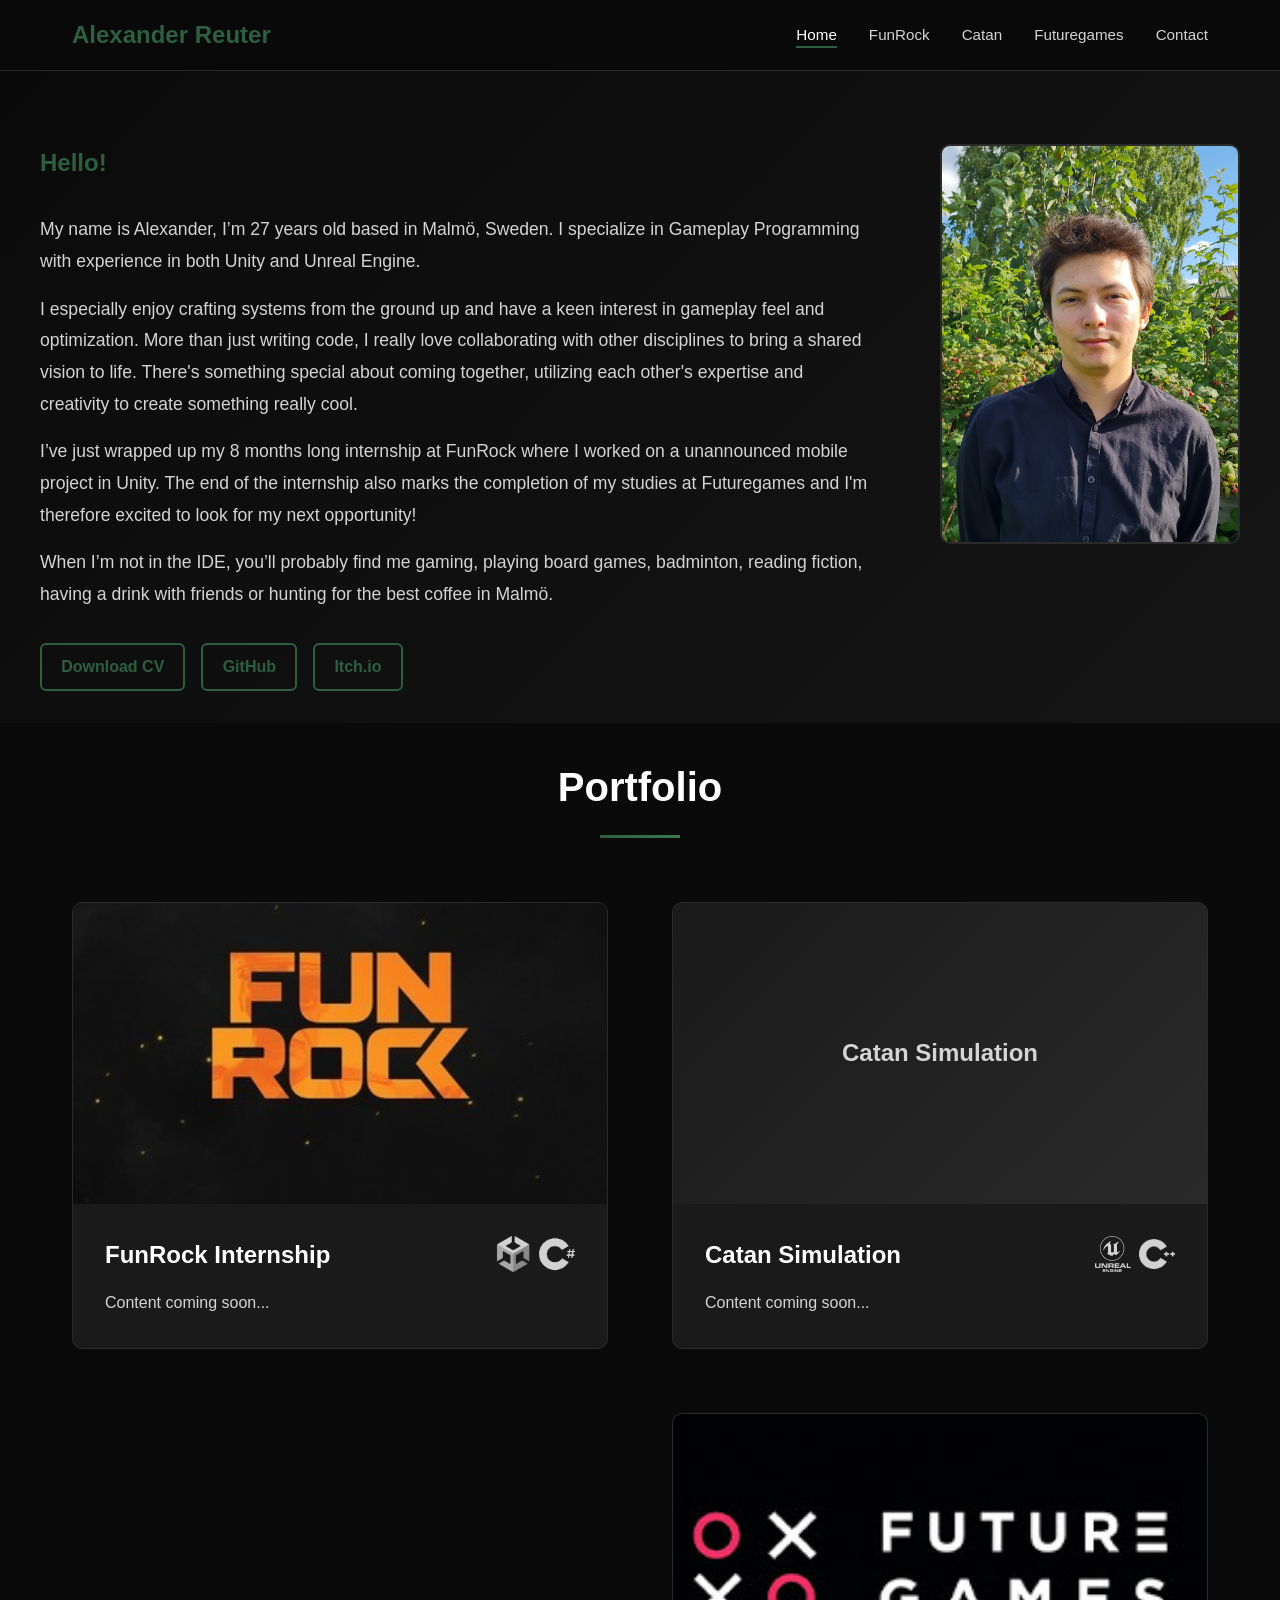
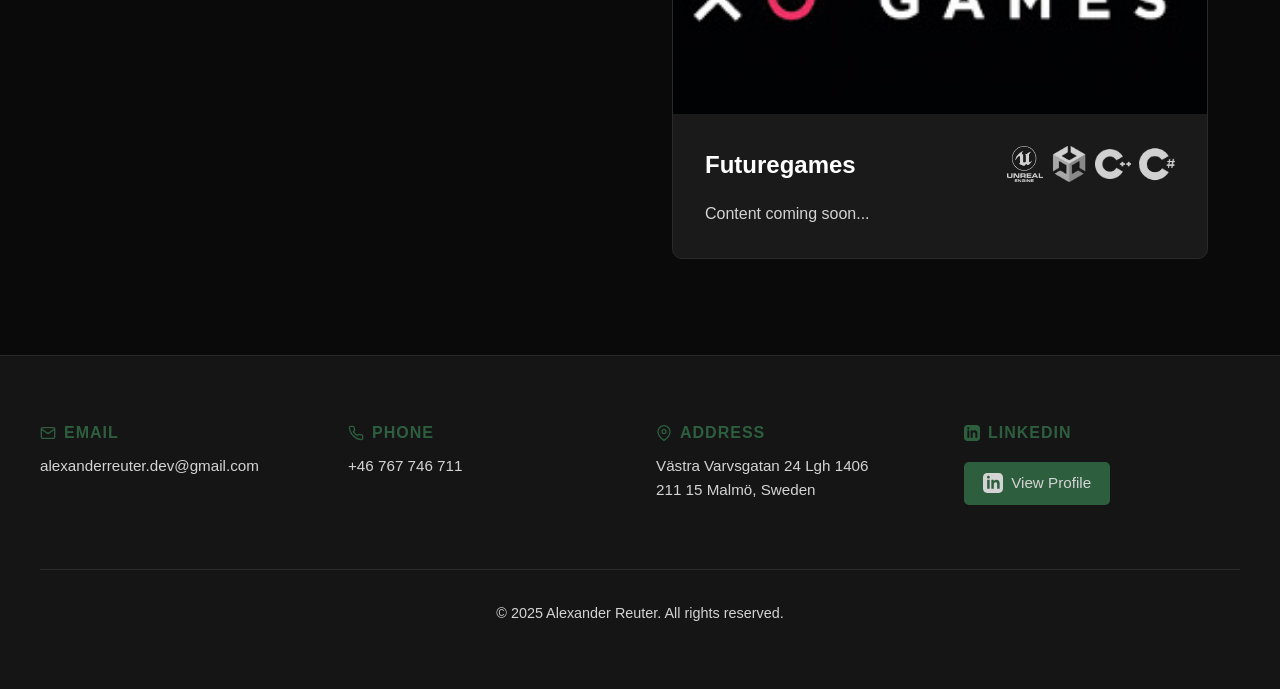
==== commit 307d63b6: "Work on Catan page" ====
--- a/index.html
+++ b/index.html
@@ -78,12 +78,12 @@
                 </div>
 
                 <div class="project-column project-column-right">
-                    <a href="goap.html" class="project-showcase-card">
+                    <a href="catan.html" class="project-showcase-card">
                         <div class="project-showcase-image">
-                            <div class="project-showcase-placeholder">GOAP System</div>
+                            <div class="project-showcase-placeholder">Catan Simulation</div>
                         </div>
                         <div class="project-showcase-content">
-                            <h3>GOAP System</h3>
+                            <h3>Catan Simulation</h3>
                             <p>Content coming soon...</p>
                             <div class="project-tags">
                                 <img src="images/icons/ue_logo.png" alt="Unreal Engine">
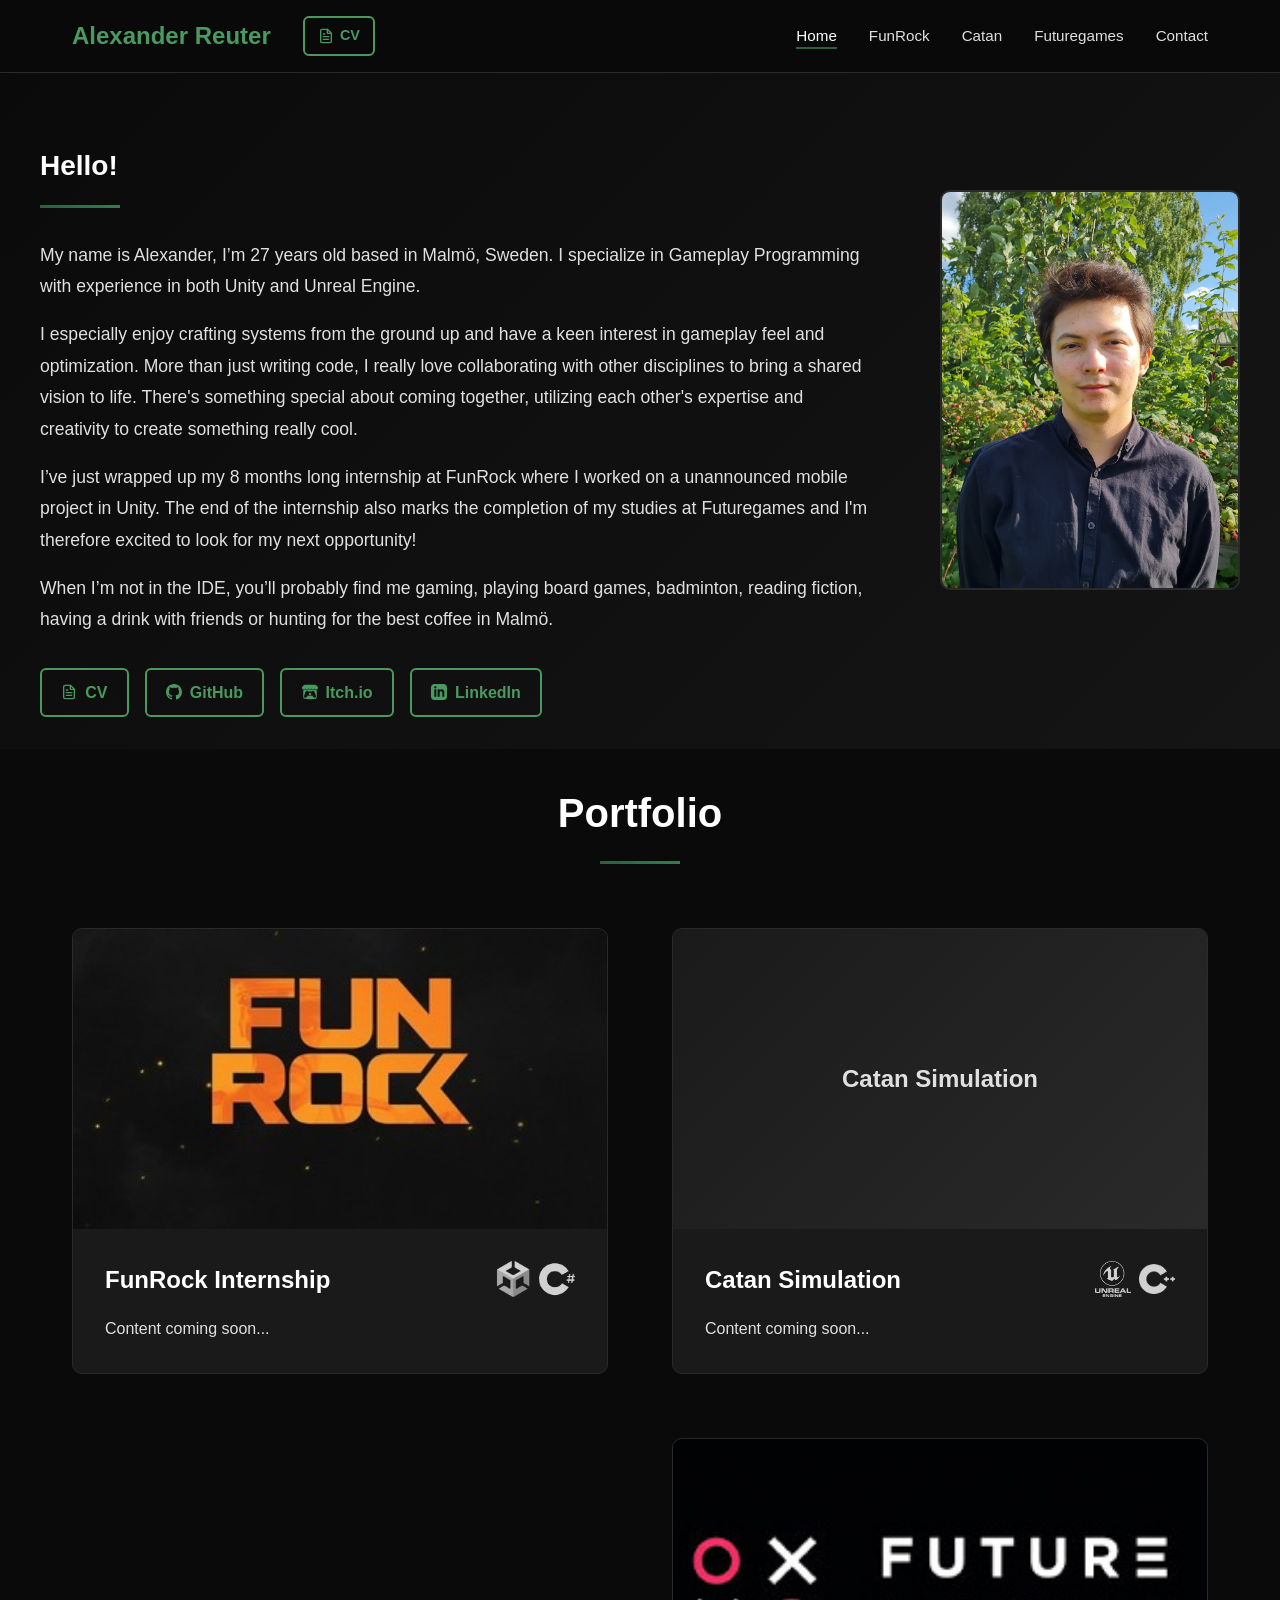
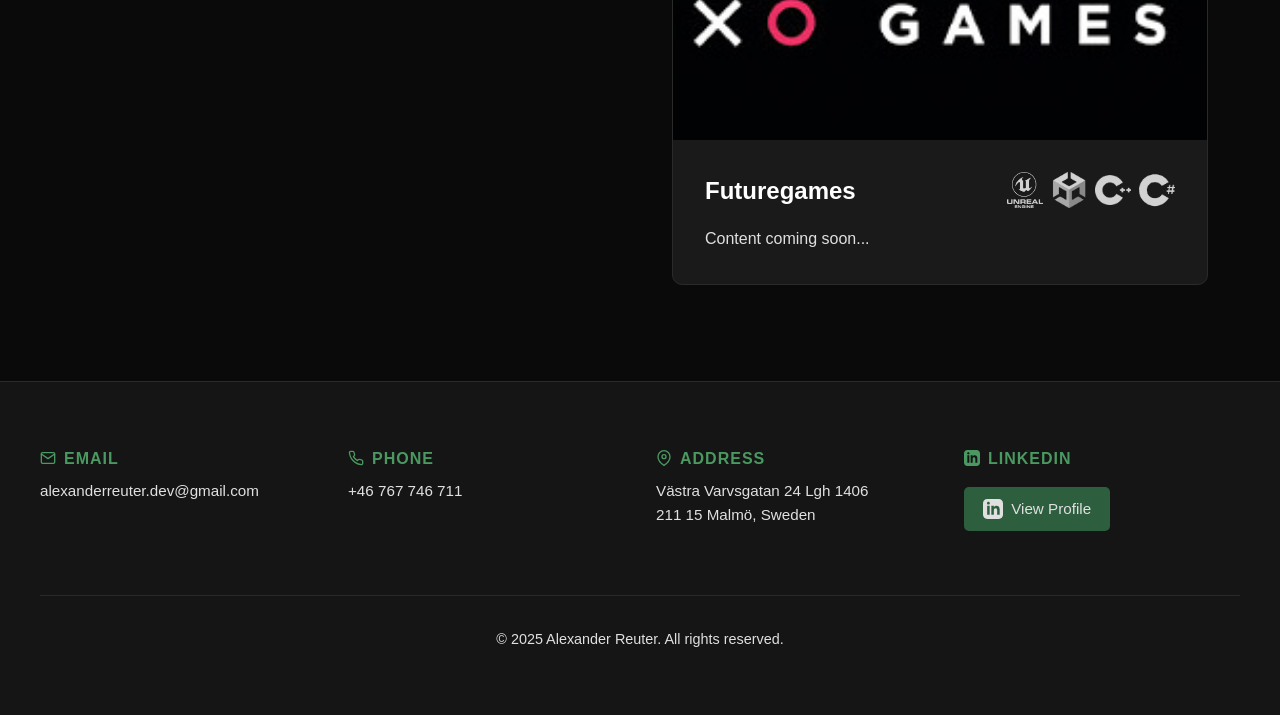
==== commit 5a9831ff: "style adjustments" ====
--- a/index.html
+++ b/index.html
@@ -9,7 +9,19 @@
 <body>
     <nav class="navbar">
         <div class="nav-container">
-            <a href="index.html" class="nav-logo">Alexander Reuter</a>
+            <div class="nav-left">
+                <a href="index.html" class="nav-logo">Alexander Reuter</a>
+                <a href="documents/Alexander_Reuter_CV.pdf" class="nav-btn" download>
+                    <svg xmlns="http://www.w3.org/2000/svg" width="16" height="16" viewBox="0 0 24 24" fill="none" stroke="currentColor" stroke-width="2" stroke-linecap="round" stroke-linejoin="round">
+                        <path d="M14 2H6a2 2 0 0 0-2 2v16a2 2 0 0 0 2 2h12a2 2 0 0 0 2-2V8z"></path>
+                        <polyline points="14 2 14 8 20 8"></polyline>
+                        <line x1="16" y1="13" x2="8" y2="13"></line>
+                        <line x1="16" y1="17" x2="8" y2="17"></line>
+                        <polyline points="10 9 9 9 8 9"></polyline>
+                    </svg>
+                    CV
+                </a>
+            </div>
             <ul class="nav-menu" id="navMenu">
             </ul>
         </div>
@@ -43,9 +55,34 @@
                 </p>
                 
                 <div class="intro-links">
-                    <a href="documents/Alexander_Reuter_CV.pdf" class="intro-btn" download>Download CV</a>
-                    <a href="https://github.com/YOUR-USERNAME" class="intro-btn" target="_blank">GitHub</a>
-                    <a href="https://itch.io/YOUR-USERNAME" class="intro-btn" target="_blank">Itch.io</a>
+                    <a href="documents/Alexander_Reuter_CV.pdf" class="intro-btn" download>
+                        <svg xmlns="http://www.w3.org/2000/svg" width="16" height="16" viewBox="0 0 24 24" fill="none" stroke="currentColor" stroke-width="2" stroke-linecap="round" stroke-linejoin="round">
+                            <path d="M14 2H6a2 2 0 0 0-2 2v16a2 2 0 0 0 2 2h12a2 2 0 0 0 2-2V8z"></path>
+                            <polyline points="14 2 14 8 20 8"></polyline>
+                            <line x1="16" y1="13" x2="8" y2="13"></line>
+                            <line x1="16" y1="17" x2="8" y2="17"></line>
+                            <polyline points="10 9 9 9 8 9"></polyline>
+                        </svg>
+                        CV
+                    </a>
+                    <a href="https://github.com/alexanderreuter" class="intro-btn" target="_blank">
+                        <svg xmlns="http://www.w3.org/2000/svg" width="16" height="16" viewBox="0 0 24 24" fill="currentColor">
+                            <path d="M12 0c-6.626 0-12 5.373-12 12 0 5.302 3.438 9.8 8.207 11.387.599.111.793-.261.793-.577v-2.234c-3.338.726-4.033-1.416-4.033-1.416-.546-1.387-1.333-1.756-1.333-1.756-1.089-.745.083-.729.083-.729 1.205.084 1.839 1.237 1.839 1.237 1.07 1.834 2.807 1.304 3.492.997.107-.775.418-1.305.762-1.604-2.665-.305-5.467-1.334-5.467-5.931 0-1.311.469-2.381 1.236-3.221-.124-.303-.535-1.524.117-3.176 0 0 1.008-.322 3.301 1.23.957-.266 1.983-.399 3.003-.404 1.02.005 2.047.138 3.006.404 2.291-1.552 3.297-1.23 3.297-1.23.653 1.653.242 2.874.118 3.176.77.84 1.235 1.911 1.235 3.221 0 4.609-2.807 5.624-5.479 5.921.43.372.823 1.102.823 2.222v3.293c0 .319.192.694.801.576 4.765-1.589 8.199-6.086 8.199-11.386 0-6.627-5.373-12-12-12z"/>
+                        </svg>
+                        GitHub
+                    </a>
+                    <a href="https://alexanderreuter.itch.io/" class="intro-btn" target="_blank">
+                        <svg xmlns="http://www.w3.org/2000/svg" width="16" height="16" viewBox="0 0 245.371 220.736" fill="currentColor">
+                            <path d="M31.99 1.365C21.287 7.72.2 31.945 0 38.298v10.516C0 62.144 12.46 73.86 23.773 73.86c13.584 0 24.902-11.258 24.903-24.62 0 13.362 10.93 24.62 24.515 24.62 13.586 0 24.165-11.258 24.165-24.62 0 13.362 11.622 24.62 25.207 24.62h.246c13.586 0 25.208-11.258 25.208-24.62 0 13.362 10.58 24.62 24.164 24.62 13.585 0 24.515-11.258 24.515-24.62 0 13.362 11.32 24.62 24.903 24.62 11.313 0 23.773-11.714 23.773-25.046V38.298c-.2-6.354-21.287-30.58-31.988-36.933C180.118.197 157.056-.005 122.685 0c-34.37.003-81.228.54-90.697 1.365zm65.194 66.217a28.025 28.025 0 0 1-4.78 6.155c-5.128 5.014-12.157 8.122-19.906 8.122a28.482 28.482 0 0 1-19.948-8.126c-1.858-1.82-3.27-3.766-4.563-6.032l-.006.004c-1.292 2.27-3.092 4.215-4.954 6.037a28.5 28.5 0 0 1-19.948 8.12c-.934 0-1.906-.258-2.692-.528-1.092 11.372-1.553 22.24-1.716 30.164l-.002.045c-.02 4.024-.04 7.333-.06 11.93.21 23.86-2.363 77.334 10.52 90.473 19.964 4.655 56.7 6.775 93.555 6.788h.006c36.854-.013 73.59-2.133 93.554-6.788 12.883-13.14 10.31-66.614 10.52-90.474-.022-4.596-.04-7.905-.06-11.93l-.003-.045c-.162-7.926-.623-18.793-1.715-30.165-.786.27-1.757.528-2.692.528a28.5 28.5 0 0 1-19.948-8.12c-1.862-1.822-3.662-3.766-4.955-6.037l-.006-.004c-1.294 2.266-2.705 4.213-4.563 6.032a28.48 28.48 0 0 1-19.947 8.125c-7.748 0-14.778-3.107-19.906-8.12a28.025 28.025 0 0 1-4.78-6.156 27.99 27.99 0 0 1-4.736 6.15 28.2 28.2 0 0 1-19.95 8.126h-.246a28.2 28.2 0 0 1-19.95-8.127 27.99 27.99 0 0 1-4.736-6.15zm-20.486 26.49l-.002.01h.015c8.113.017 15.32 0 24.25 9.746 7.028-.737 14.372-1.105 21.722-1.094h.006c7.35-.01 14.694.357 21.723 1.094 8.93-9.747 16.137-9.73 24.25-9.746h.014l-.002-.01c3.833 0 19.166 0 29.85 30.007L210 165.244c8.504 30.624-2.723 31.373-16.727 31.4-20.768-.773-32.267-15.855-32.267-30.935-11.496 1.884-24.907 2.826-38.318 2.827h-.006c-13.412 0-26.823-.943-38.318-2.827 0 15.08-11.5 30.162-32.267 30.935-14.004-.027-25.23-.775-16.726-31.4L46.85 124.08C57.534 94.073 72.867 94.073 76.7 94.073zm45.985 23.582v.006c-.02.02-21.863 20.08-25.79 27.215l14.304-.573v12.14c0 .16.04 5.828 11.495 5.828 11.454 0 11.494-5.67 11.494-5.83v-12.14l14.303.574c-3.928-7.135-25.79-27.22-25.79-27.22v-.006l-.01.006-.01-.006z"/>
+                        </svg>
+                        Itch.io
+                    </a>
+                    <a href="https://www.linkedin.com/in/alexander-reuter-89b212209/" class="intro-btn" target="_blank">
+                        <svg xmlns="http://www.w3.org/2000/svg" width="16" height="16" viewBox="0 0 24 24" fill="currentColor">
+                            <path d="M19 0h-14c-2.761 0-5 2.239-5 5v14c0 2.761 2.239 5 5 5h14c2.762 0 5-2.239 5-5v-14c0-2.761-2.238-5-5-5zm-11 19h-3v-11h3v11zm-1.5-12.268c-.966 0-1.75-.79-1.75-1.764s.784-1.764 1.75-1.764 1.75.79 1.75 1.764-.783 1.764-1.75 1.764zm13.5 12.268h-3v-5.604c0-3.368-4-3.113-4 0v5.604h-3v-11h3v1.765c1.396-2.586 7-2.777 7 2.476v6.759z"/>
+                        </svg>
+                        LinkedIn
+                    </a>
                 </div>
             </div>
             <div class="intro-photo">
--- a/style.css
+++ b/style.css
@@ -9,7 +9,7 @@
     --bg-secondary: #151515;
     --bg-card: #1a1a1a;
     --text-primary: #ffffff;
-    --text-secondary: #d4d4d4;
+    --text-secondary: #e0e0e0;
     --accent-primary: #2d5f3f;
     --accent-secondary: #3a7a4e;
     --accent-bright: #4a9960;
@@ -64,16 +64,47 @@
     align-items: center;
 }
 
+.nav-left {
+    display: flex;
+    align-items: center;
+    gap: var(--spacing-md);
+}
+
 .nav-logo {
     font-size: 1.5rem;
     font-weight: bold;
-    color: var(--accent-primary);
+    color: var(--accent-bright);
     text-decoration: none;
     transition: transform var(--transition-fast);
 }
 
 .nav-logo:hover {
     transform: scale(1.1);
+}
+
+.nav-links {
+    display: flex;
+    align-items: center;
+    gap: var(--spacing-sm);
+}
+
+.nav-btn {
+    display: inline-flex;
+    align-items: center;
+    gap: 0.4rem;
+    padding: 0.4rem 0.8rem;
+    color: var(--accent-bright);
+    text-decoration: none;
+    font-size: 0.9rem;
+    font-weight: 600;
+    border: 2px solid var(--accent-bright);
+    border-radius: 6px;
+    transition: all var(--transition-normal);
+}
+
+.nav-btn:hover {
+    transform: scale(1.05);
+    box-shadow: 0 0 15px rgba(74, 153, 96, 0.4);
 }
 
 .nav-menu {
@@ -132,7 +163,7 @@
     display: grid;
     grid-template-columns: 1fr 300px;
     gap: var(--spacing-lg);
-    align-items: start;
+    align-items: center;
 }
 
 .intro-text {
@@ -147,10 +178,19 @@
 }
 
 .intro-title {
-    font-size: 1.5rem;
-    color: var(--accent-primary);
+    font-size: 1.75rem;
+    color: var(--text-primary);
     margin-bottom: var(--spacing-md);
     font-weight: 600;
+}
+
+.intro-title::after {
+    content: '';
+    display: block;
+    width: 80px;
+    height: 3px;
+    background: linear-gradient(90deg, var(--accent-primary), var(--accent-secondary));
+    margin-top: var(--spacing-sm);
 }
 
 .intro-description {
@@ -168,24 +208,28 @@
 }
 
 .intro-btn {
-    display: inline-block;
+    display: inline-flex;
+    align-items: center;
+    gap: 0.5rem;
     padding: 0.6rem 1.2rem;
-    color: var(--accent-primary);
+    color: var(--accent-bright);
     text-decoration: none;
     font-size: 1rem;
     font-weight: 600;
-    border: 2px solid var(--accent-primary);
+    border: 2px solid var(--accent-bright);
     border-radius: 6px;
     transition: all var(--transition-normal);
 }
 
 .intro-btn:hover {
-    background-color: var(--accent-primary);
-    color: var(--bg-primary);
+    transform: scale(1.05);
+    box-shadow: 0 0 20px rgba(74, 153, 96, 0.4);
 }
 
 .intro-photo {
     animation: fadeInUp 0.8s ease 0.2s backwards;
+    position: relative;
+    top: -40px;
 }
 
 .photo-placeholder {
@@ -637,7 +681,7 @@
 
 .footer-item h4 {
     font-size: 1rem;
-    color: var(--accent-primary);
+    color: var(--accent-bright);
     margin-bottom: var(--spacing-xs);
     text-transform: uppercase;
     letter-spacing: 1px;
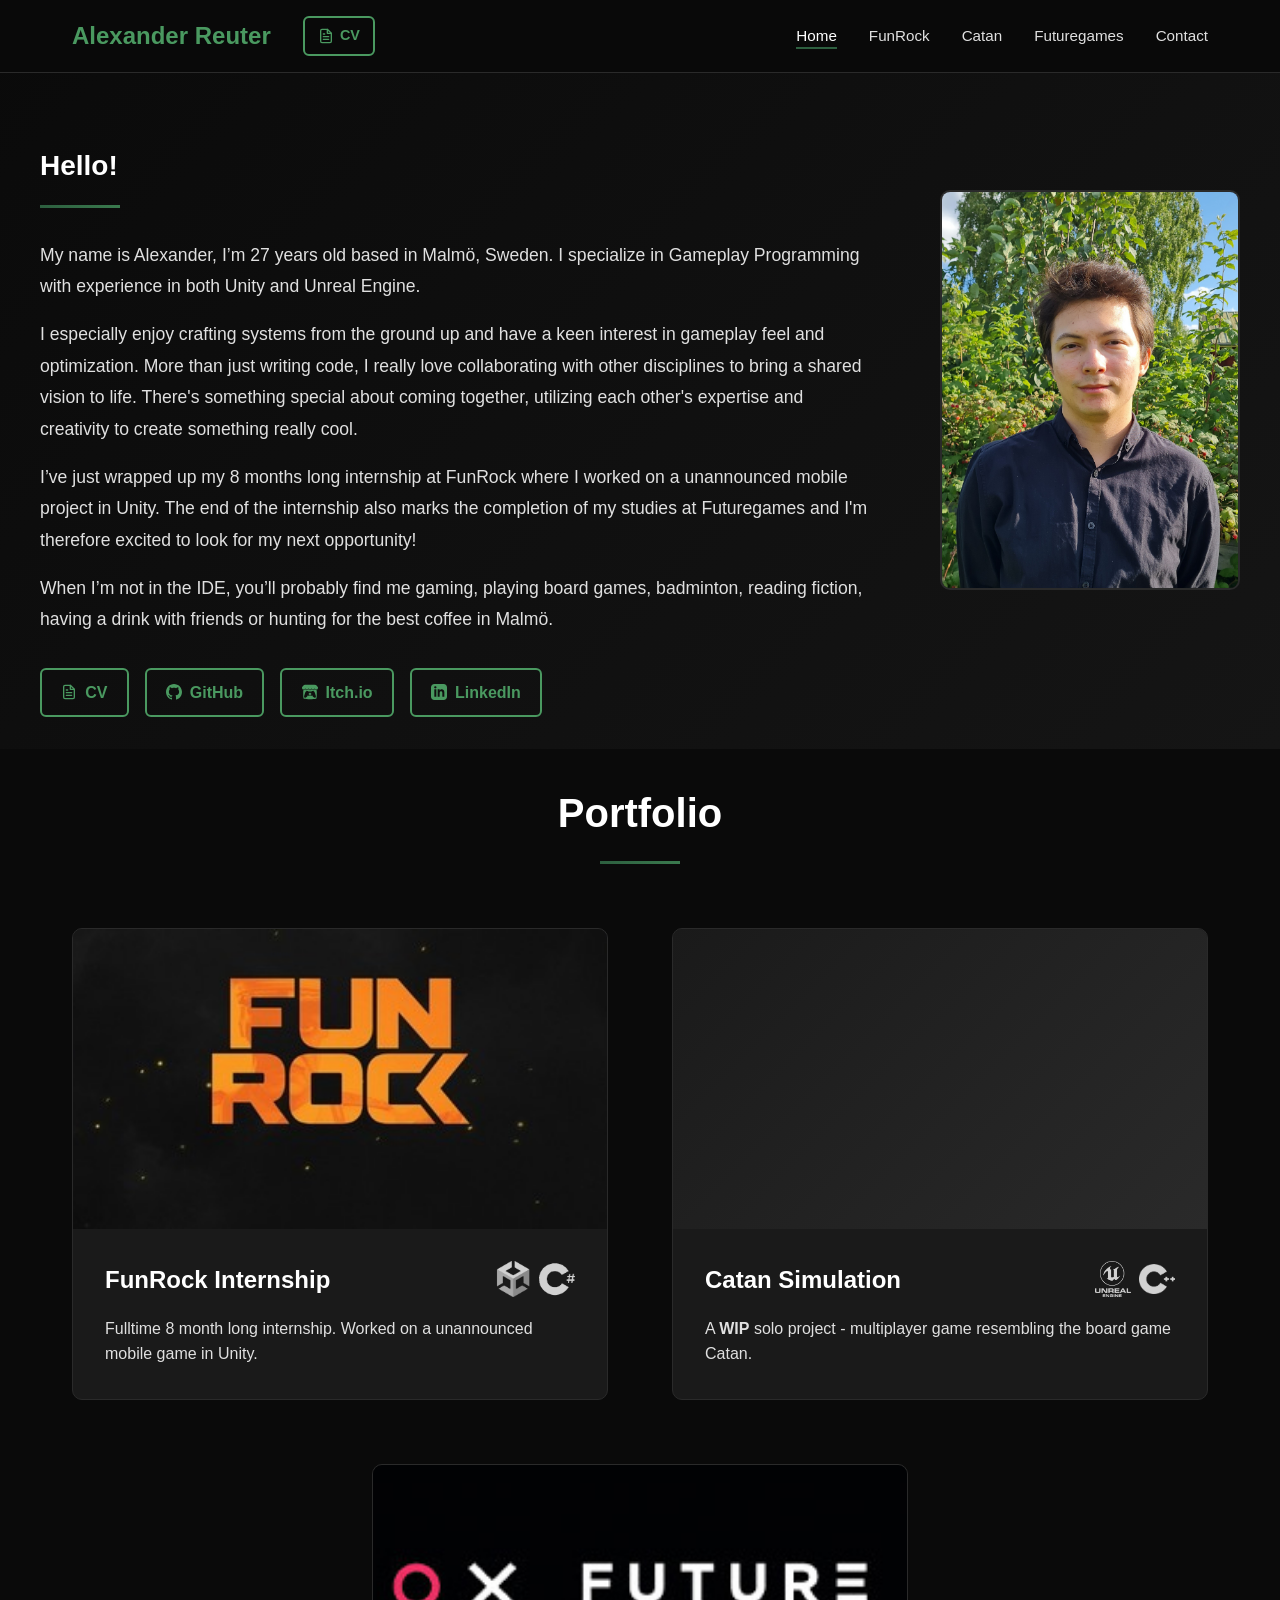
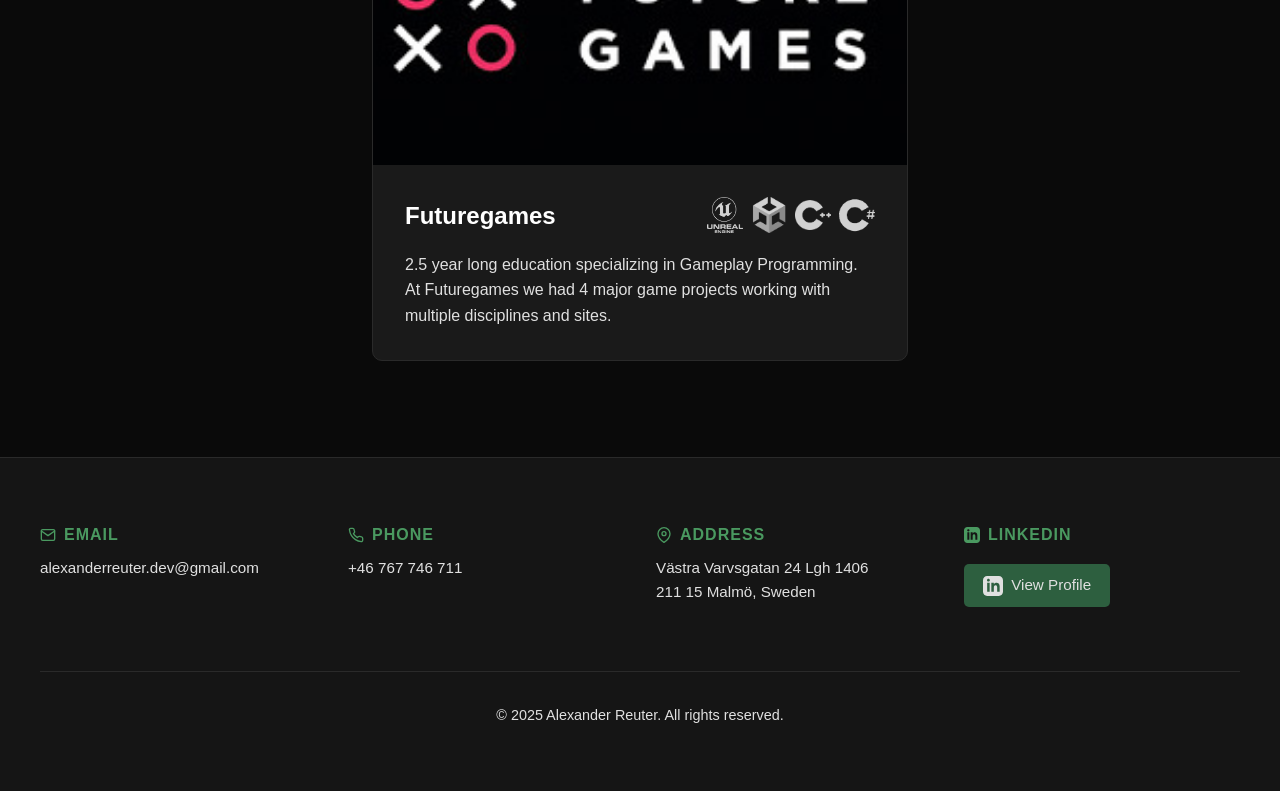
==== commit 6e627404: "Update home page" ====
--- a/index.html
+++ b/index.html
@@ -98,54 +98,52 @@
             <h2 class="section-title">Portfolio</h2>
             
             <div class="projects-layout">
-                <div class="project-column project-column-left">
-                    <a href="funrock.html" class="project-showcase-card">
-                        <div class="project-showcase-image">
-                            <img src="images/FunRock/FunRock_BannerImg.jpg" alt="FunRock Internship">
+                <a href="funrock.html" class="project-showcase-card">
+                    <div class="project-showcase-image">
+                        <img src="images/FunRock/FunRock_BannerImg.jpg" alt="FunRock Internship">
+                    </div>
+                    <div class="project-showcase-content">
+                        <h3>FunRock Internship</h3>
+                        <p>Fulltime 8 month long internship. Worked on a unannounced mobile game in Unity. </p>
+                        <div class="project-tags">
+                            <img src="images/icons/unity_logo.png" alt="Unity">
+                            <img src="images/icons/csharp_logo.png" alt="C#">
                         </div>
-                        <div class="project-showcase-content">
-                            <h3>FunRock Internship</h3>
-                            <p>Content coming soon...</p>
-                            <div class="project-tags">
-                                <img src="images/icons/unity_logo.png" alt="Unity">
-                                <img src="images/icons/csharp_logo.png" alt="C#">
-                            </div>
+                    </div>
+                </a>
+
+                <a href="catan.html" class="project-showcase-card">
+                    <div class="project-showcase-image">
+                        <video autoplay loop muted playsinline>
+                            <source src="videos/catan/catan_demo.mkv" type="video/x-matroska">
+                        </video>
+                    </div>
+                    <div class="project-showcase-content">
+                        <h3>Catan Simulation</h3>
+                        <p>A <strong>WIP</strong> solo project - multiplayer game resembling the board game Catan. </p>
+                        <div class="project-tags">
+                            <img src="images/icons/ue_logo.png" alt="Unreal Engine">
+                            <img src="images/icons/cpp_logo.png" alt="C++">
                         </div>
-                    </a>
-                </div>
-
-                <div class="project-column project-column-right">
-                    <a href="catan.html" class="project-showcase-card">
-                        <div class="project-showcase-image">
-                            <div class="project-showcase-placeholder">Catan Simulation</div>
+                    </div>
+                </a>
+
+                <a href="futuregames.html" class="project-showcase-card">
+                    <div class="project-showcase-image">
+                        <img src="images/futuregames_logo.jpg" alt="Futuregames">
+                    </div>
+                    <div class="project-showcase-content">
+                        <h3>Futuregames</h3>
+                        <p>2.5 year long education specializing in Gameplay Programming. 
+                            At Futuregames we had 4 major game projects working with multiple disciplines and sites. </p>
+                        <div class="project-tags">
+                            <img src="images/icons/ue_logo.png" alt="Unreal Engine">
+                            <img src="images/icons/unity_logo.png" alt="Unity">
+                            <img src="images/icons/cpp_logo.png" alt="C++">
+                            <img src="images/icons/csharp_logo.png" alt="C#">
                         </div>
-                        <div class="project-showcase-content">
-                            <h3>Catan Simulation</h3>
-                            <p>Content coming soon...</p>
-                            <div class="project-tags">
-                                <img src="images/icons/ue_logo.png" alt="Unreal Engine">
-                                <img src="images/icons/cpp_logo.png" alt="C++">
-                            </div>
-                        </div>
-                    </a>
-
-                    <a href="futuregames.html" class="project-showcase-card">
-                        <div class="project-showcase-image">
-<!--                            <div class="project-showcase-placeholder">Futuregames</div>-->
-                            <img src="images/futuregames_logo.jpg" alt="Futuregames">
-                        </div>
-                        <div class="project-showcase-content">
-                            <h3>Futuregames</h3>
-                            <p>Content coming soon...</p>
-                            <div class="project-tags">
-                                <img src="images/icons/ue_logo.png" alt="Unreal Engine">
-                                <img src="images/icons/unity_logo.png" alt="Unity">
-                                <img src="images/icons/cpp_logo.png" alt="C++">
-                                <img src="images/icons/csharp_logo.png" alt="C#">
-                            </div>
-                        </div>
-                    </a>
-                </div>
+                    </div>
+                </a>
             </div>
         </div>
     </section>
--- a/style.css
+++ b/style.css
@@ -269,10 +269,10 @@
     margin-top: var(--spacing-lg);
 }
 
-.project-column {
-    display: flex;
-    flex-direction: column;
-    gap: var(--spacing-lg);
+.projects-layout > .project-showcase-card:last-child:nth-child(odd) {
+    grid-column: 1 / -1;
+    width: calc(50% - var(--spacing-lg) / 2);
+    justify-self: center;
 }
 
 .project-showcase-card {
@@ -301,7 +301,8 @@
     overflow: hidden;
 }
 
-.project-showcase-image img {
+.project-showcase-image img,
+.project-showcase-image video {
     width: 100%;
     height: 100%;
     object-fit: cover;
@@ -360,6 +361,10 @@
 
     .projects-layout {
         grid-template-columns: 1fr;
+    }
+
+    .projects-layout > .project-showcase-card:last-child:nth-child(odd) {
+        width: 100%;
     }
 }
 
@@ -813,6 +818,21 @@
 
 .futuregames-project-content {
     padding: var(--spacing-md);
+    position: relative;
+}
+
+.futuregames-project-content .project-tags {
+    position: absolute;
+    top: var(--spacing-md);
+    right: var(--spacing-md);
+    display: flex;
+    gap: 0.5rem;
+}
+
+.futuregames-project-content .project-tags img {
+    height: 28px;
+    width: auto;
+    opacity: 0.9;
 }
 
 .futuregames-project-content h3 {
@@ -828,8 +848,19 @@
 
 .project-details {
     margin-top: var(--spacing-sm);
-    border-top: 1px solid var(--border-color);
     padding-top: var(--spacing-sm);
+    position: relative;
+}
+
+.project-details::before {
+    content: '';
+    position: absolute;
+    top: 0;
+    left: 0;
+    width: 100%;
+    height: 1px;
+    background: linear-gradient(90deg, var(--accent-primary), var(--accent-secondary));
+    opacity: 0.5;
 }
 
 .project-detail-row {
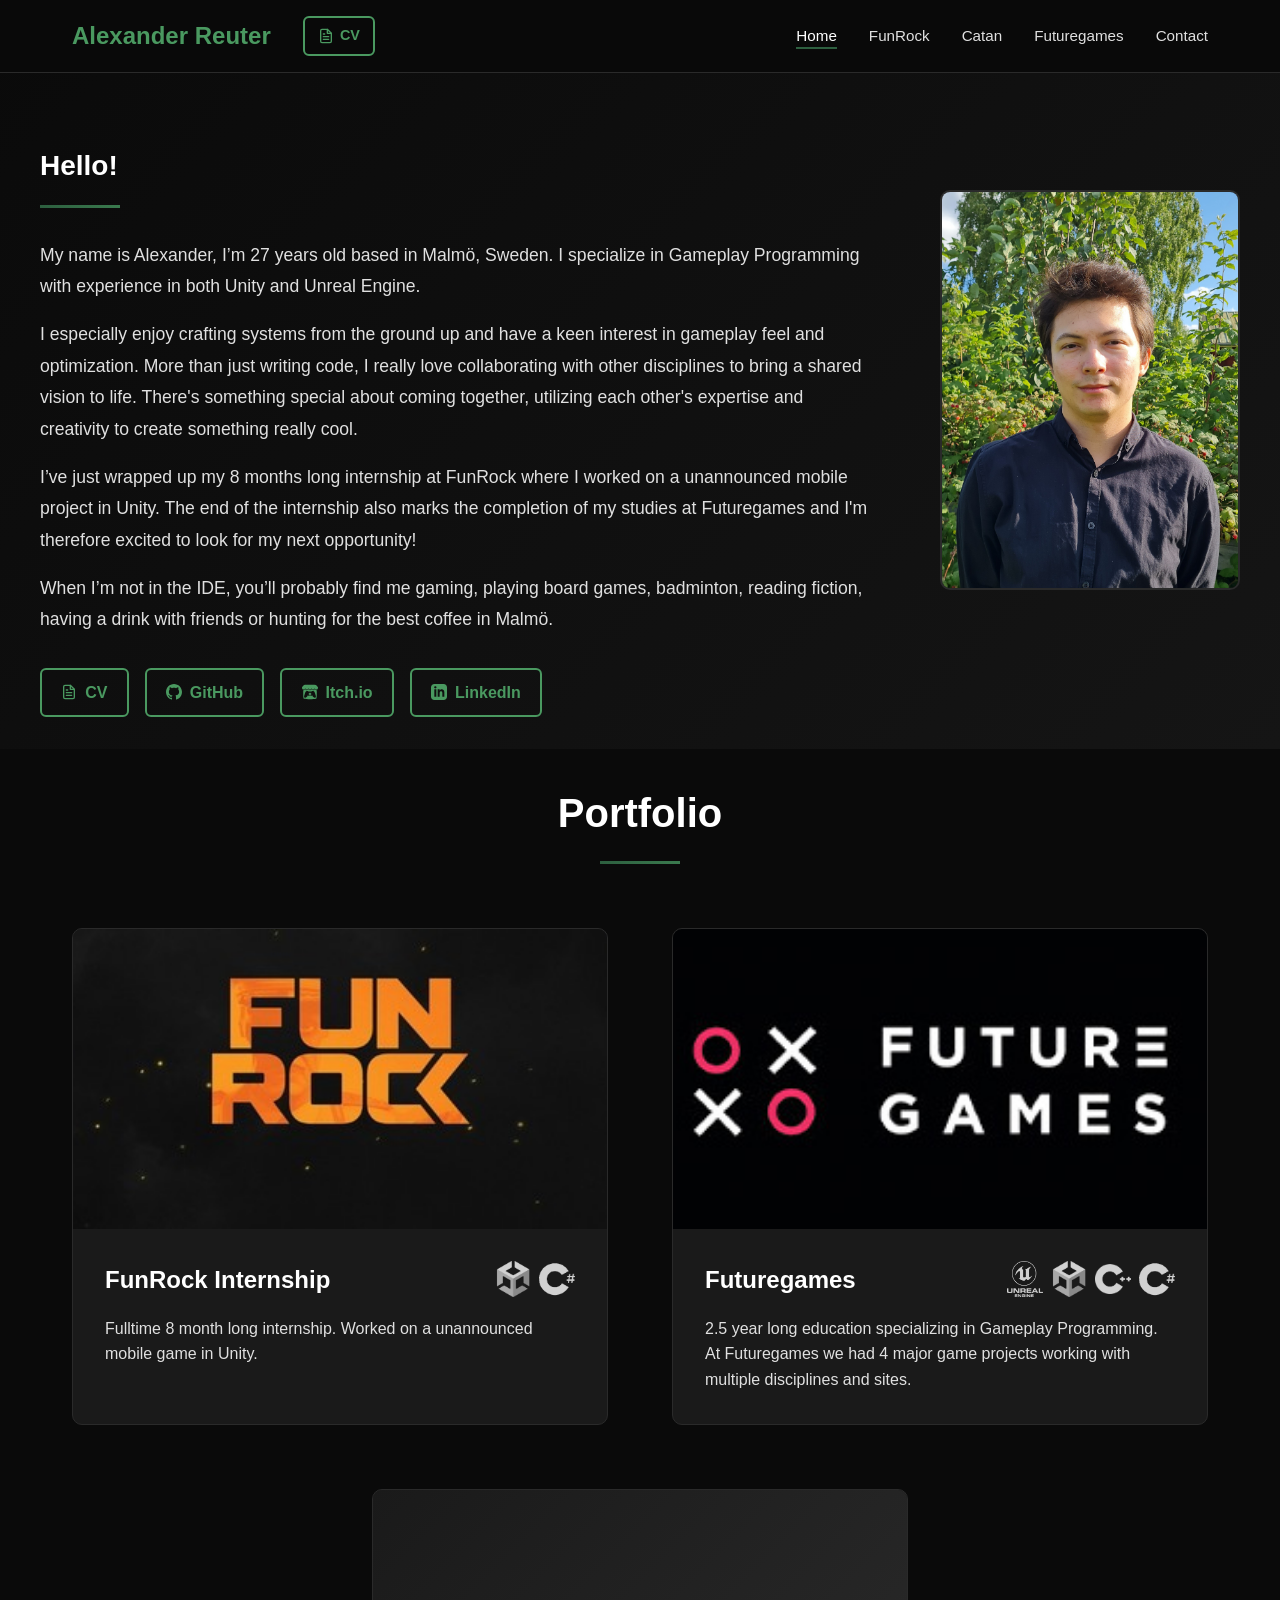
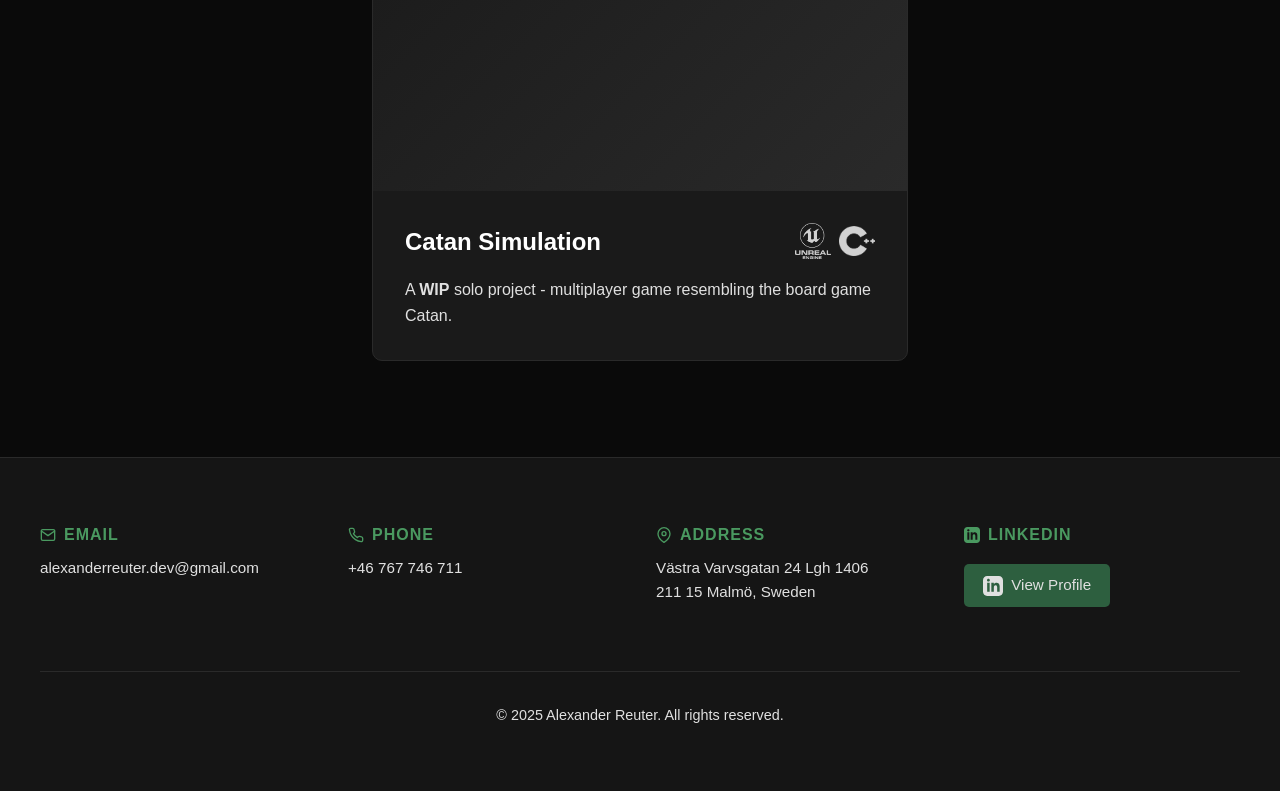
==== commit dbddf621: "Update layouts" ====
--- a/index.html
+++ b/index.html
@@ -11,7 +11,7 @@
         <div class="nav-container">
             <div class="nav-left">
                 <a href="index.html" class="nav-logo">Alexander Reuter</a>
-                <a href="documents/Alexander_Reuter_CV.pdf" class="nav-btn" download>
+                <a href="documents/Alexander_Reuter_CV.pdf" class="nav-btn" target="_blank" download>
                     <svg xmlns="http://www.w3.org/2000/svg" width="16" height="16" viewBox="0 0 24 24" fill="none" stroke="currentColor" stroke-width="2" stroke-linecap="round" stroke-linejoin="round">
                         <path d="M14 2H6a2 2 0 0 0-2 2v16a2 2 0 0 0 2 2h12a2 2 0 0 0 2-2V8z"></path>
                         <polyline points="14 2 14 8 20 8"></polyline>
@@ -55,7 +55,7 @@
                 </p>
                 
                 <div class="intro-links">
-                    <a href="documents/Alexander_Reuter_CV.pdf" class="intro-btn" download>
+                    <a href="documents/Alexander_Reuter_CV.pdf" class="intro-btn" target="_blank" download>
                         <svg xmlns="http://www.w3.org/2000/svg" width="16" height="16" viewBox="0 0 24 24" fill="none" stroke="currentColor" stroke-width="2" stroke-linecap="round" stroke-linejoin="round">
                             <path d="M14 2H6a2 2 0 0 0-2 2v16a2 2 0 0 0 2 2h12a2 2 0 0 0 2-2V8z"></path>
                             <polyline points="14 2 14 8 20 8"></polyline>
@@ -112,6 +112,23 @@
                     </div>
                 </a>
 
+                <a href="futuregames.html" class="project-showcase-card">
+                    <div class="project-showcase-image">
+                        <img src="images/futuregames_logo.jpg" alt="Futuregames">
+                    </div>
+                    <div class="project-showcase-content">
+                        <h3>Futuregames</h3>
+                        <p>2.5 year long education specializing in Gameplay Programming.
+                            At Futuregames we had 4 major game projects working with multiple disciplines and sites. </p>
+                        <div class="project-tags">
+                            <img src="images/icons/ue_logo.png" alt="Unreal Engine">
+                            <img src="images/icons/unity_logo.png" alt="Unity">
+                            <img src="images/icons/cpp_logo.png" alt="C++">
+                            <img src="images/icons/csharp_logo.png" alt="C#">
+                        </div>
+                    </div>
+                </a>
+
                 <a href="catan.html" class="project-showcase-card">
                     <div class="project-showcase-image">
                         <video autoplay loop muted playsinline>
@@ -127,23 +144,6 @@
                         </div>
                     </div>
                 </a>
-
-                <a href="futuregames.html" class="project-showcase-card">
-                    <div class="project-showcase-image">
-                        <img src="images/futuregames_logo.jpg" alt="Futuregames">
-                    </div>
-                    <div class="project-showcase-content">
-                        <h3>Futuregames</h3>
-                        <p>2.5 year long education specializing in Gameplay Programming. 
-                            At Futuregames we had 4 major game projects working with multiple disciplines and sites. </p>
-                        <div class="project-tags">
-                            <img src="images/icons/ue_logo.png" alt="Unreal Engine">
-                            <img src="images/icons/unity_logo.png" alt="Unity">
-                            <img src="images/icons/cpp_logo.png" alt="C++">
-                            <img src="images/icons/csharp_logo.png" alt="C#">
-                        </div>
-                    </div>
-                </a>
             </div>
         </div>
     </section>
--- a/style.css
+++ b/style.css
@@ -977,11 +977,12 @@
 }
 
 .project-title-image {
-    width: 100%;
-    aspect-ratio: 5/4;
+    width: 85%;
+    aspect-ratio: 2/3;
     background-color: var(--bg-secondary);
     border-radius: 10px;
     overflow: hidden;
+    margin-left: auto;
 }
 
 .project-title-image img {
@@ -1025,9 +1026,22 @@
 
 .project-info-column h3 {
     font-size: 1.3rem;
-    color: var(--accent-primary);
+    color: var(--text-primary);
     margin-top: var(--spacing-md);
     margin-bottom: var(--spacing-sm);
+    position: relative;
+    display: inline-block;
+    padding-bottom: 5px;
+}
+
+.project-info-column h3::after {
+    content: '';
+    position: absolute;
+    bottom: 0;
+    left: 0;
+    width: 100%;
+    height: 2px;
+    background-color: var(--accent-primary);
 }
 
 .project-info-column p {
@@ -1052,7 +1066,7 @@
 }
 
 .project-details-list strong {
-    color: var(--accent-primary);
+    color: var(--accent-bright);
     margin-right: 0.5rem;
 }
 
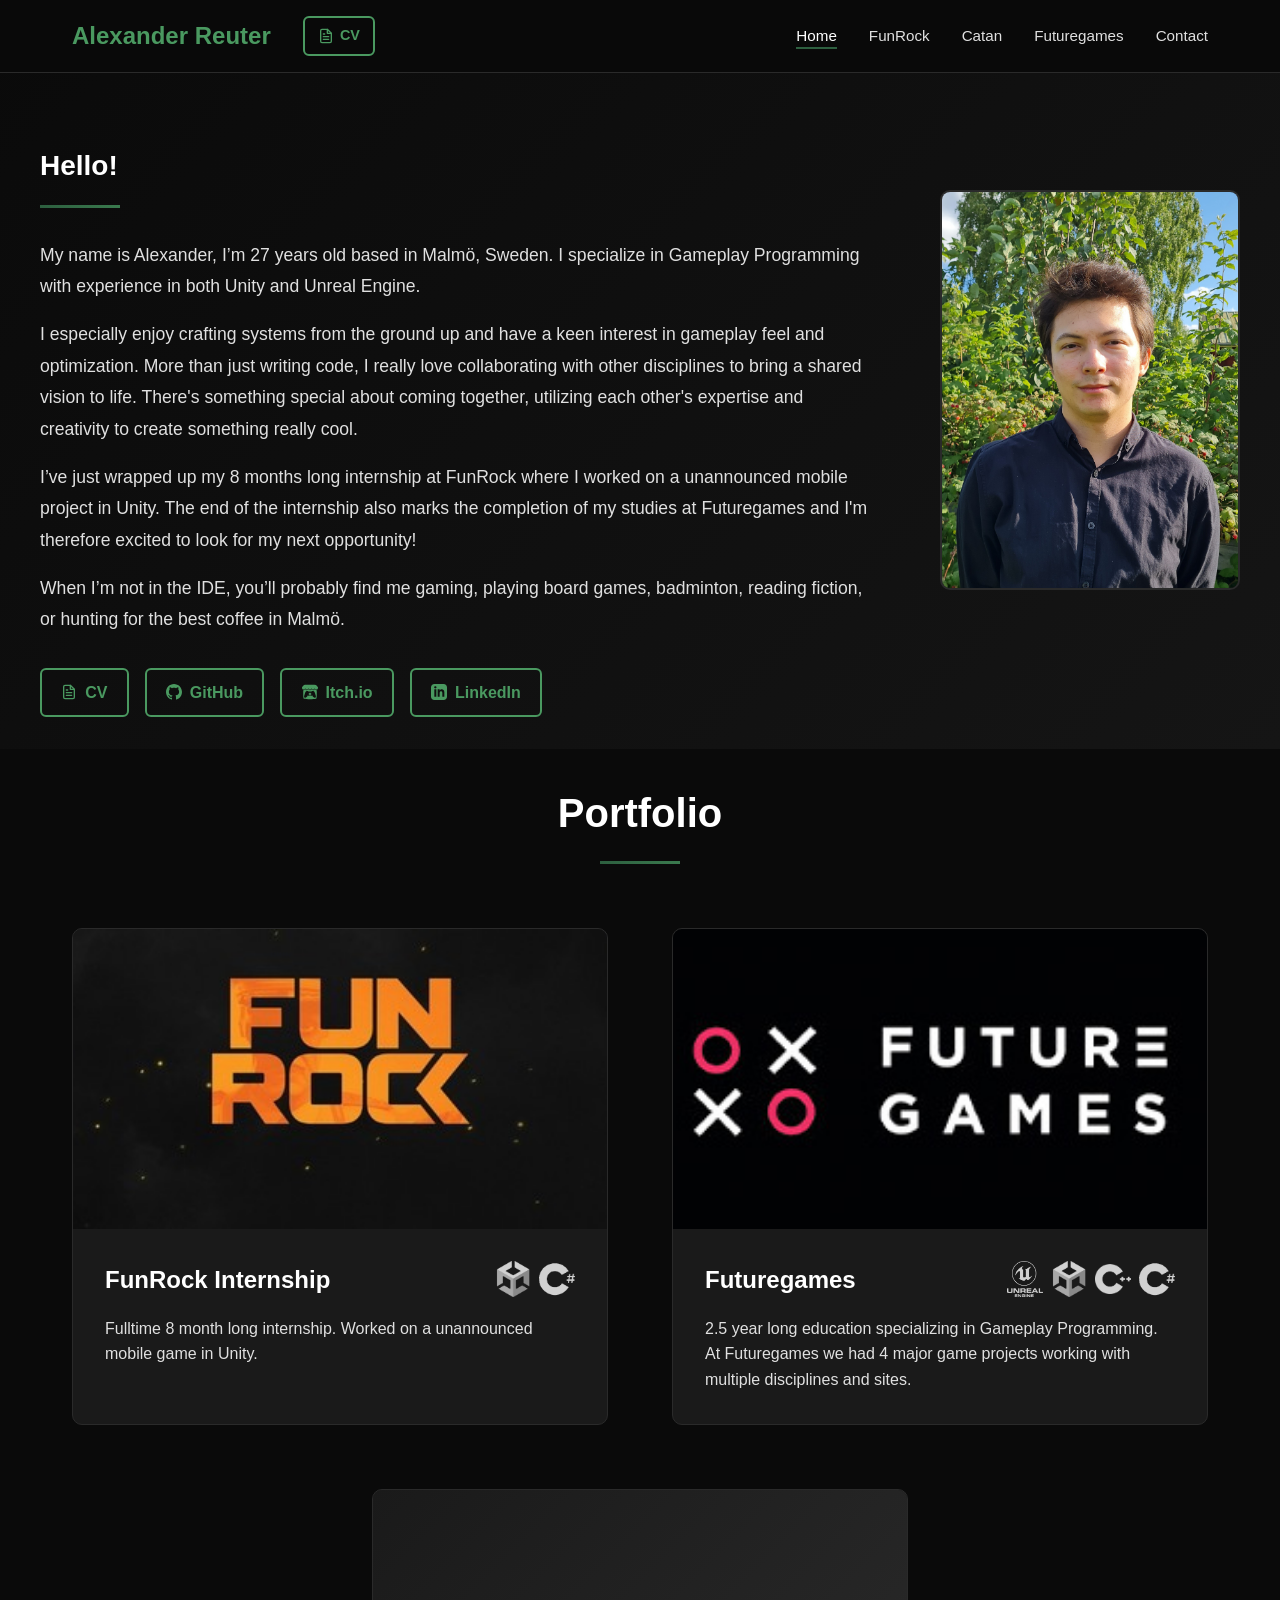
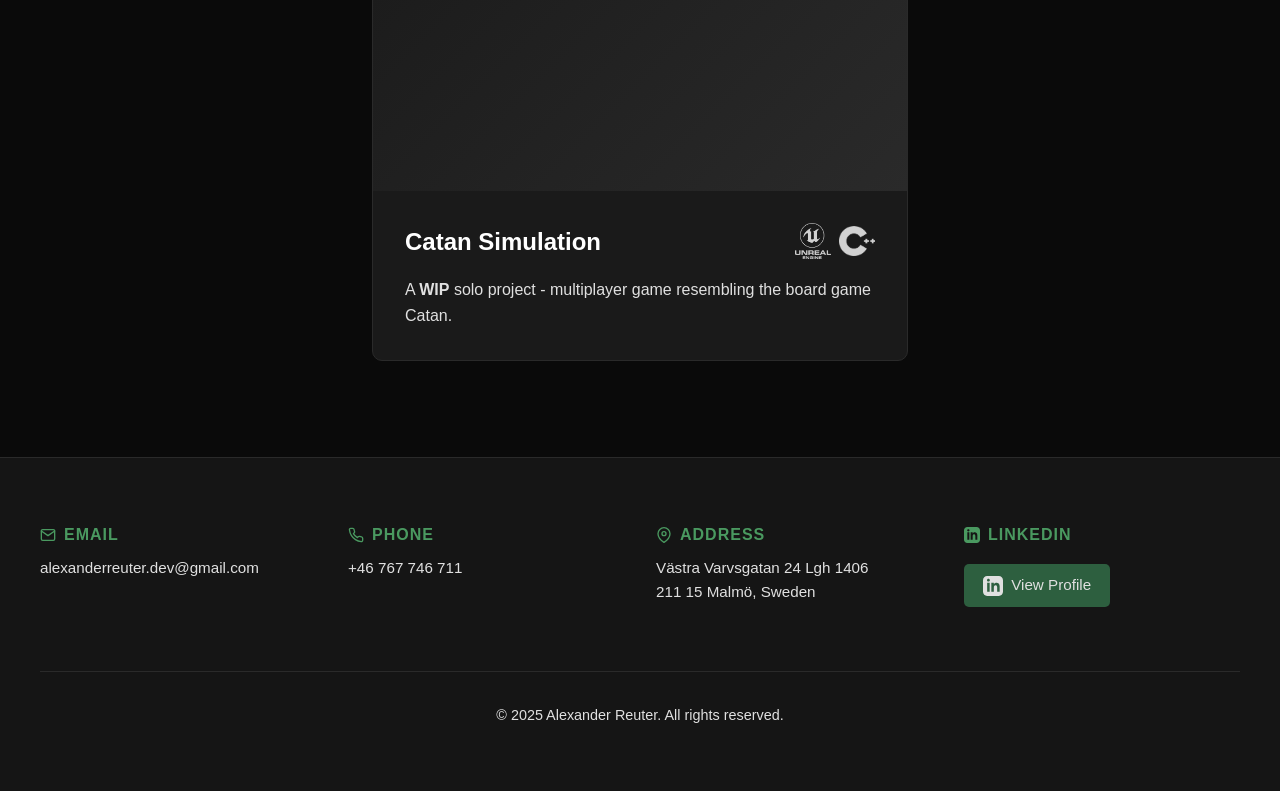
==== commit 6b3bcd58: "Update introduction text" ====
--- a/index.html
+++ b/index.html
@@ -51,7 +51,7 @@
                 </p>
 
                 <p class="intro-description">
-                    When I’m not in the IDE, you’ll probably find me gaming, playing board games, badminton, reading fiction, having a drink with friends or hunting for the best coffee in Malmö.
+                    When I’m not in the IDE, you’ll probably find me gaming, playing board games, badminton, reading fiction, or hunting for the best coffee in Malmö.
                 </p>
                 
                 <div class="intro-links">
--- a/style.css
+++ b/style.css
@@ -775,6 +775,8 @@
     overflow: hidden;
     border: 1px solid var(--border-color);
     transition: transform var(--transition-normal), box-shadow var(--transition-normal);
+    text-decoration: none;
+    color: inherit;
 }
 
 .futuregames-project-card:hover {
